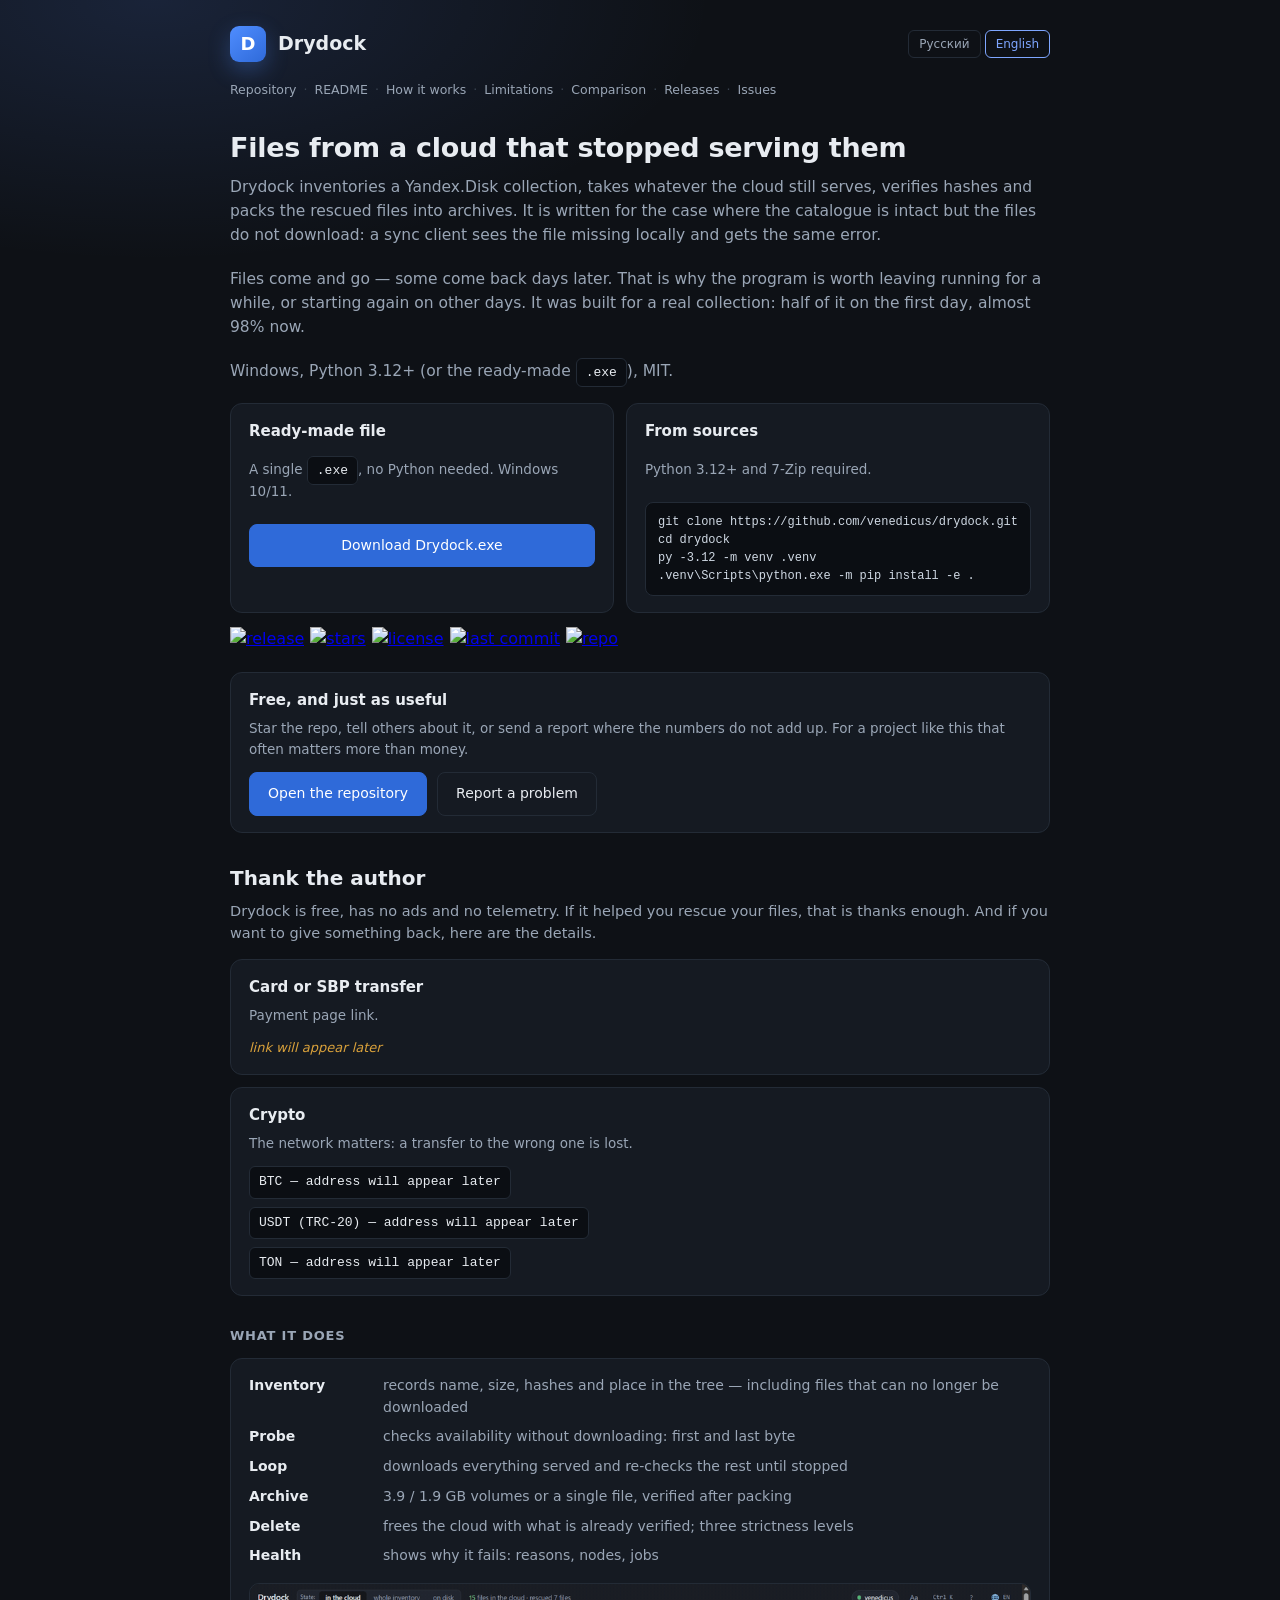
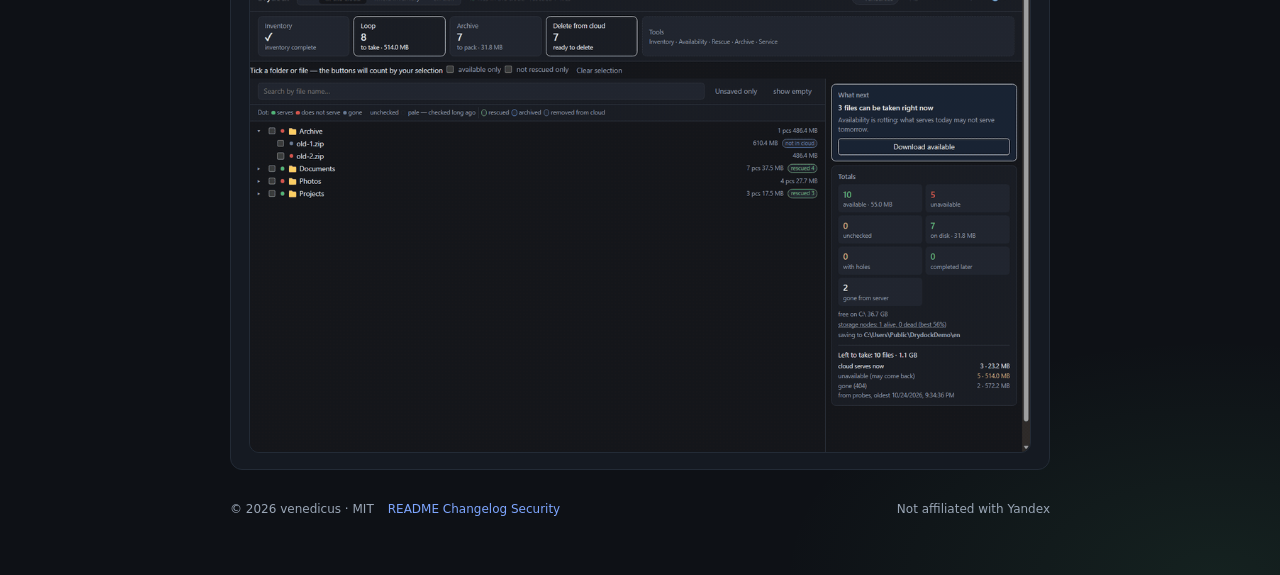
==== docs/index.html @ feec8fa8 "Drydock 0.3.1 Ctrl+K работает на любой раскладке, браузерное меню не появляется нигде. Windows, Pyt" ====
<!doctype html>
<html lang="ru">
<head>
<meta charset="utf-8">
<meta name="viewport" content="width=device-width, initial-scale=1">
<title>Drydock — поблагодарить автора</title>
<meta name="description" content="Drydock спасает файлы с Яндекс.Диска, когда облако перестаёт их отдавать. Страница благодарности и реквизиты.">
<link rel="icon" href="images/cover.png">
<style>
  :root {
    --bg: #0e1116; --panel: #151a22; --line: #232b36;
    --fg: #e8ecf1; --dim: #9aa6b6; --accent: #7ea6ff; --ok: #4fb477;
    --warn: #d9a13b;
  }
  * { box-sizing: border-box; margin: 0; padding: 0; }
  body {
    background: var(--bg);
    background-image:
      radial-gradient(900px 420px at 12% 0%, rgba(91,140,255,.15), transparent 62%),
      radial-gradient(700px 380px at 95% 100%, rgba(79,180,119,.10), transparent 62%);
    color: var(--fg); font: 16px/1.55 "Segoe UI", system-ui, sans-serif;
    min-height: 100vh; padding: 26px 20px 56px;
  }
  .wrap { width: min(820px, 100%); margin: 0 auto; }

  /* ── шапка ─────────────────────────────────────────────────────── */
  header { display: flex; align-items: center; gap: 12px; margin-bottom: 16px; }
  .mark { width: 36px; height: 36px; border-radius: 9px; display: grid;
          place-items: center; font-weight: 700; font-size: 18px; color: #fff;
          background: linear-gradient(140deg, #4f8dff, #2f6ad9);
          box-shadow: 0 8px 22px rgba(79,141,255,.3); }
  .name { font-size: 19px; font-weight: 600; text-decoration: none; color: var(--fg); }
  .spacer { flex: 1; }
  .langs { display: flex; gap: 4px; }
  .langs button { font: inherit; font-size: 12px; padding: 4px 10px;
                  border-radius: 6px; border: 1px solid var(--line);
                  background: none; color: var(--dim); cursor: pointer; }
  .langs button.on { border-color: var(--accent); color: var(--accent); }

  /* ── строка ссылок: одна линия, без рамок ──────────────────────── */
  nav.links { display: flex; flex-wrap: wrap; gap: 2px 0; align-items: center;
              font-size: 12.5px; color: var(--dim); margin-bottom: 30px; }
  nav.links a { color: var(--dim); text-decoration: none; padding: 2px 0; }
  nav.links a:hover { color: var(--accent); }
  nav.links i { color: #3a4451; font-style: normal; padding: 0 7px; }

  h1 { font-size: 27px; line-height: 1.25; letter-spacing: -.01em;
       margin-bottom: 10px; font-weight: 650; }
  .lead { color: var(--dim); font-size: 15.5px; margin-bottom: 20px; }

  /* ── скачать ───────────────────────────────────────────────────── */
  .get { display: grid; grid-template-columns: 1fr 1fr; gap: 12px; margin-bottom: 12px; }
  @media (max-width: 720px) { .get { grid-template-columns: 1fr; } }
  .get .card { margin: 0; display: flex; flex-direction: column; gap: 10px; }
  .get h2 { margin-bottom: 0; }
  .get p { margin-bottom: 0; }
  .btn { display: inline-block; text-align: center; padding: 10px 18px;
         border-radius: 8px; text-decoration: none; font-size: 14px;
         border: 1px solid #2f6ad9; background: #2f6ad9; color: #fff; }
  .btn.ghost { background: none; border-color: var(--line); color: var(--fg); }
  .btn:hover { filter: brightness(1.09); }
  pre { background: #0b0e13; border: 1px solid var(--line); border-radius: 8px;
        padding: 10px 12px; overflow-x: auto; font: 12px/1.5 Consolas, monospace;
        color: #cfd8e3; }

  .badges { display: flex; gap: 6px; flex-wrap: wrap; align-items: center;
            margin: 14px 0 20px; }
  .badges img { height: 20px; }

  .card { background: var(--panel); border: 1px solid var(--line);
          border-radius: 12px; padding: 16px 18px; margin-bottom: 12px; }
  .card h2 { font-size: 15px; font-weight: 600; margin-bottom: 6px; }
  .card p { color: var(--dim); font-size: 13.5px; margin-bottom: 12px; }
  .card p:last-child { margin-bottom: 0; }
  .row { display: flex; align-items: center; gap: 10px; flex-wrap: wrap; }
  .row + .row { margin-top: 8px; }
  code { font: 13px/1.4 Consolas, monospace; background: #0b0e13;
         border: 1px solid var(--line); border-radius: 6px;
         padding: 6px 9px; color: var(--fg); word-break: break-all; }
  .todo { color: var(--warn); font-size: 13px; font-style: italic; }

  /* ── благодарность: заголовок скромнее, чем был ────────────────── */
  h2.thanks { font-size: 20px; font-weight: 650; margin: 30px 0 6px; }
  .thanks-lead { color: var(--dim); font-size: 14.5px; margin-bottom: 14px; }

  h2.sect { font-size: 13px; text-transform: uppercase; letter-spacing: .06em;
            color: var(--dim); margin: 30px 0 12px; font-weight: 600; }
  ul.feat { list-style: none; display: grid; gap: 8px; }
  ul.feat li { display: flex; gap: 10px; font-size: 14px; color: var(--dim); }
  ul.feat b { color: var(--fg); font-weight: 600; min-width: 124px; }
  .shot { width: 100%; border-radius: 10px; border: 1px solid var(--line);
          margin: 16px 0 0; display: block; }

  footer { color: var(--dim); font-size: 12px; margin-top: 30px;
           display: flex; gap: 14px; flex-wrap: wrap; align-items: center; }
  footer a { color: var(--accent); text-decoration: none; }
  .hidden { display: none !important; }
</style>
</head>
<body>
<div class="wrap">

  <header>
    <div class="mark">D</div>
    <a class="name" href="https://github.com/venedicus/drydock">Drydock</a>
    <span class="spacer"></span>
    <div class="langs">
      <button data-lang="ru" class="on">Русский</button>
      <button data-lang="en">English</button>
    </div>
  </header>

  <!-- ── Русский ─────────────────────────────────────────────────── -->
  <main data-block="ru">
    <nav class="links">
      <a href="https://github.com/venedicus/drydock">Репозиторий</a><i>·</i>
      <a href="https://github.com/venedicus/drydock#readme">README</a><i>·</i>
      <a href="https://github.com/venedicus/drydock/blob/main/docs/how-it-works.md">Как работает</a><i>·</i>
      <a href="https://github.com/venedicus/drydock/blob/main/docs/limitations.md">Ограничения</a><i>·</i>
      <a href="https://github.com/venedicus/drydock/blob/main/docs/comparison.md">Сравнение</a><i>·</i>
      <a href="https://github.com/venedicus/drydock/releases">Релизы</a><i>·</i>
      <a href="https://github.com/venedicus/drydock/issues">Задачи</a>
    </nav>

    <h1>Файлы из облака, которое перестало их отдавать</h1>
    <p class="lead">
      Drydock описывает коллекцию на Яндекс.Диске, забирает то, что облако ещё
      отдаёт, сверяет хеши и пакует спасённое в архивы. Написан для случая,
      когда каталог цел, а файлы не скачиваются: клиент синхронизации видит,
      что файла нет локально, и получает ту же ошибку.
    </p>
    <p class="lead">
      Файлы то отдаются, то нет — часть возвращается через дни. Поэтому
      программу имеет смысл держать запущенной подольше или возвращаться к ней
      в другие дни. Сделана под свою коллекцию: в первый день вытащила
      половину, сейчас — почти 98%.
    </p>
    <p class="lead">Windows, Python 3.12+ (или готовый <code>.exe</code>), MIT.</p>

    <div class="get">
      <div class="card">
        <h2>Готовый файл</h2>
        <p>Один <code>.exe</code>, Python не нужен. Windows 10/11.</p>
        <a class="btn" href="https://github.com/venedicus/drydock/releases/latest/download/Drydock.exe">
          Скачать Drydock.exe</a>
      </div>
      <div class="card">
        <h2>Из исходников</h2>
        <p>Нужны Python 3.12+ и 7-Zip.</p>
        <pre>git clone https://github.com/venedicus/drydock.git
cd drydock
py -3.12 -m venv .venv
.venv\Scripts\python.exe -m pip install -e .</pre>
      </div>
    </div>

    <div class="badges">
      <a href="https://github.com/venedicus/drydock/releases/latest">
        <img alt="release" src="https://img.shields.io/github/v/release/venedicus/drydock?color=4fb477"></a>
      <a href="https://github.com/venedicus/drydock/stargazers">
        <img alt="stars" src="https://img.shields.io/github/stars/venedicus/drydock?color=5c9ded"></a>
      <a href="https://github.com/venedicus/drydock/blob/main/LICENSE">
        <img alt="license" src="https://img.shields.io/badge/license-MIT-4fb477"></a>
      <a href="https://github.com/venedicus/drydock/commits/main">
        <img alt="last commit" src="https://img.shields.io/github/last-commit/venedicus/drydock"></a>
      <a href="https://github.com/venedicus/drydock">
        <img alt="repo" src="https://img.shields.io/badge/github-venedicus%2Fdrydock-24292f?logo=github"></a>
    </div>

    <div class="card">
      <h2>Бесплатно и тоже полезно</h2>
      <p>
        Поставить звезду, рассказать о проекте или прислать отчёт о том, где
        числа разошлись. Для такого проекта это часто важнее денег.
      </p>
      <div class="row">
        <a class="btn" href="https://github.com/venedicus/drydock">Открыть репозиторий</a>
        <a class="btn ghost" href="https://github.com/venedicus/drydock/issues/new/choose">Сообщить о проблеме</a>
      </div>
    </div>

    <h2 class="thanks">Поблагодарить автора</h2>
    <p class="thanks-lead">
      Drydock бесплатный, без рекламы и без телеметрии. Если он помог вытащить
      файлы — спасибо уже за то, что пользуетесь. А если хочется отблагодарить
      деньгами, вот реквизиты.
    </p>

    <div class="card">
      <h2>Перевод по карте или СБП</h2>
      <p>Ссылка на платёжную страницу.</p>
      <div class="row"><span class="todo">ссылка появится позже</span></div>
    </div>

    <div class="card">
      <h2>Криптовалюта</h2>
      <p>Сеть важна: при переводе не в ту сеть деньги не дойдут.</p>
      <div class="row"><code>BTC — адрес появится позже</code></div>
      <div class="row"><code>USDT (TRC-20) — адрес появится позже</code></div>
      <div class="row"><code>TON — адрес появится позже</code></div>
    </div>

    <h2 class="sect">Что умеет</h2>
    <div class="card">
      <ul class="feat">
        <li><b>Опись</b><span>записывает имя, размер, хеши и место в дереве — включая файлы, которые уже не скачать</span></li>
        <li><b>Проба</b><span>проверяет доступность без скачивания: первый и последний байт</span></li>
        <li><b>Круг</b><span>качает всё, что отдаётся, и перепроверяет недоступное, пока не остановишь</span></li>
        <li><b>Архив</b><span>тома 3.9 / 1.9 ГБ или одним файлом, с проверкой после упаковки</span></li>
        <li><b>Удаление</b><span>освобождает облако тем, что уже проверено; три уровня строгости</span></li>
        <li><b>Здоровье</b><span>показывает, почему не выходит: причины отказов, узлы, задачи</span></li>
      </ul>
      <img class="shot" src="images/demo.ru.gif" alt="Интерфейс Drydock">
    </div>
  </main>

  <!-- ── English ─────────────────────────────────────────────────── -->
  <main data-block="en" class="hidden">
    <nav class="links">
      <a href="https://github.com/venedicus/drydock">Repository</a><i>·</i>
      <a href="https://github.com/venedicus/drydock/blob/main/docs/README.en.md">README</a><i>·</i>
      <a href="https://github.com/venedicus/drydock/blob/main/docs/how-it-works.en.md">How it works</a><i>·</i>
      <a href="https://github.com/venedicus/drydock/blob/main/docs/limitations.en.md">Limitations</a><i>·</i>
      <a href="https://github.com/venedicus/drydock/blob/main/docs/comparison.en.md">Comparison</a><i>·</i>
      <a href="https://github.com/venedicus/drydock/releases">Releases</a><i>·</i>
      <a href="https://github.com/venedicus/drydock/issues">Issues</a>
    </nav>

    <h1>Files from a cloud that stopped serving them</h1>
    <p class="lead">
      Drydock inventories a Yandex.Disk collection, takes whatever the cloud
      still serves, verifies hashes and packs the rescued files into archives.
      It is written for the case where the catalogue is intact but the files do
      not download: a sync client sees the file missing locally and gets the
      same error.
    </p>
    <p class="lead">
      Files come and go — some come back days later. That is why the program is
      worth leaving running for a while, or starting again on other days. It was
      built for a real collection: half of it on the first day, almost 98% now.
    </p>
    <p class="lead">Windows, Python 3.12+ (or the ready-made <code>.exe</code>), MIT.</p>

    <div class="get">
      <div class="card">
        <h2>Ready-made file</h2>
        <p>A single <code>.exe</code>, no Python needed. Windows 10/11.</p>
        <a class="btn" href="https://github.com/venedicus/drydock/releases/latest/download/Drydock.exe">
          Download Drydock.exe</a>
      </div>
      <div class="card">
        <h2>From sources</h2>
        <p>Python 3.12+ and 7-Zip required.</p>
        <pre>git clone https://github.com/venedicus/drydock.git
cd drydock
py -3.12 -m venv .venv
.venv\Scripts\python.exe -m pip install -e .</pre>
      </div>
    </div>

    <div class="badges">
      <a href="https://github.com/venedicus/drydock/releases/latest">
        <img alt="release" src="https://img.shields.io/github/v/release/venedicus/drydock?color=4fb477"></a>
      <a href="https://github.com/venedicus/drydock/stargazers">
        <img alt="stars" src="https://img.shields.io/github/stars/venedicus/drydock?color=5c9ded"></a>
      <a href="https://github.com/venedicus/drydock/blob/main/LICENSE">
        <img alt="license" src="https://img.shields.io/badge/license-MIT-4fb477"></a>
      <a href="https://github.com/venedicus/drydock/commits/main">
        <img alt="last commit" src="https://img.shields.io/github/last-commit/venedicus/drydock"></a>
      <a href="https://github.com/venedicus/drydock">
        <img alt="repo" src="https://img.shields.io/badge/github-venedicus%2Fdrydock-24292f?logo=github"></a>
    </div>

    <div class="card">
      <h2>Free, and just as useful</h2>
      <p>
        Star the repo, tell others about it, or send a report where the numbers
        do not add up. For a project like this that often matters more than money.
      </p>
      <div class="row">
        <a class="btn" href="https://github.com/venedicus/drydock">Open the repository</a>
        <a class="btn ghost" href="https://github.com/venedicus/drydock/issues/new/choose">Report a problem</a>
      </div>
    </div>

    <h2 class="thanks">Thank the author</h2>
    <p class="thanks-lead">
      Drydock is free, has no ads and no telemetry. If it helped you rescue your
      files, that is thanks enough. And if you want to give something back, here
      are the details.
    </p>

    <div class="card">
      <h2>Card or SBP transfer</h2>
      <p>Payment page link.</p>
      <div class="row"><span class="todo">link will appear later</span></div>
    </div>

    <div class="card">
      <h2>Crypto</h2>
      <p>The network matters: a transfer to the wrong one is lost.</p>
      <div class="row"><code>BTC — address will appear later</code></div>
      <div class="row"><code>USDT (TRC-20) — address will appear later</code></div>
      <div class="row"><code>TON — address will appear later</code></div>
    </div>

    <h2 class="sect">What it does</h2>
    <div class="card">
      <ul class="feat">
        <li><b>Inventory</b><span>records name, size, hashes and place in the tree — including files that can no longer be downloaded</span></li>
        <li><b>Probe</b><span>checks availability without downloading: first and last byte</span></li>
        <li><b>Loop</b><span>downloads everything served and re-checks the rest until stopped</span></li>
        <li><b>Archive</b><span>3.9 / 1.9 GB volumes or a single file, verified after packing</span></li>
        <li><b>Delete</b><span>frees the cloud with what is already verified; three strictness levels</span></li>
        <li><b>Health</b><span>shows why it fails: reasons, nodes, jobs</span></li>
      </ul>
      <img class="shot" src="images/demo.en.gif" alt="Drydock interface">
    </div>
  </main>

  <footer>
    <span>© 2026 venedicus · MIT</span>
    <span data-block="ru">
      <a href="https://github.com/venedicus/drydock#readme">README</a>
      <a href="https://github.com/venedicus/drydock/blob/main/CHANGELOG.md">Изменения</a>
      <a href="https://github.com/venedicus/drydock/blob/main/SECURITY.md">Безопасность</a>
    </span>
    <span data-block="en" class="hidden">
      <a href="https://github.com/venedicus/drydock/blob/main/docs/README.en.md">README</a>
      <a href="https://github.com/venedicus/drydock/blob/main/CHANGELOG.md">Changelog</a>
      <a href="https://github.com/venedicus/drydock/blob/main/SECURITY.md">Security</a>
    </span>
    <span class="spacer"></span>
    <span data-block="ru">Не связан с Яндексом</span>
    <span data-block="en" class="hidden">Not affiliated with Yandex</span>
  </footer>

</div>

<script>
  // Два языка одной страницы: переключаем блоки, выбор помним.
  const blocks = document.querySelectorAll("[data-block]");
  const buttons = document.querySelectorAll(".langs button");
  function setLang(lang) {
    for (const b of blocks) b.classList.toggle("hidden", b.dataset.block !== lang);
    for (const btn of buttons) btn.classList.toggle("on", btn.dataset.lang === lang);
    document.documentElement.lang = lang;
    try { localStorage.setItem("drydock-site-lang", lang); } catch (e) {}
  }
  for (const btn of buttons) btn.onclick = () => setLang(btn.dataset.lang);
  let start = "ru";
  try {
    const saved = localStorage.getItem("drydock-site-lang");
    if (saved === "ru" || saved === "en") start = saved;
    else if (!String(navigator.language || "").toLowerCase().startsWith("ru")) start = "en";
  } catch (e) { /* приватный режим -- остаёмся на русском */ }
  setLang(start);
</script>
</body>
</html>
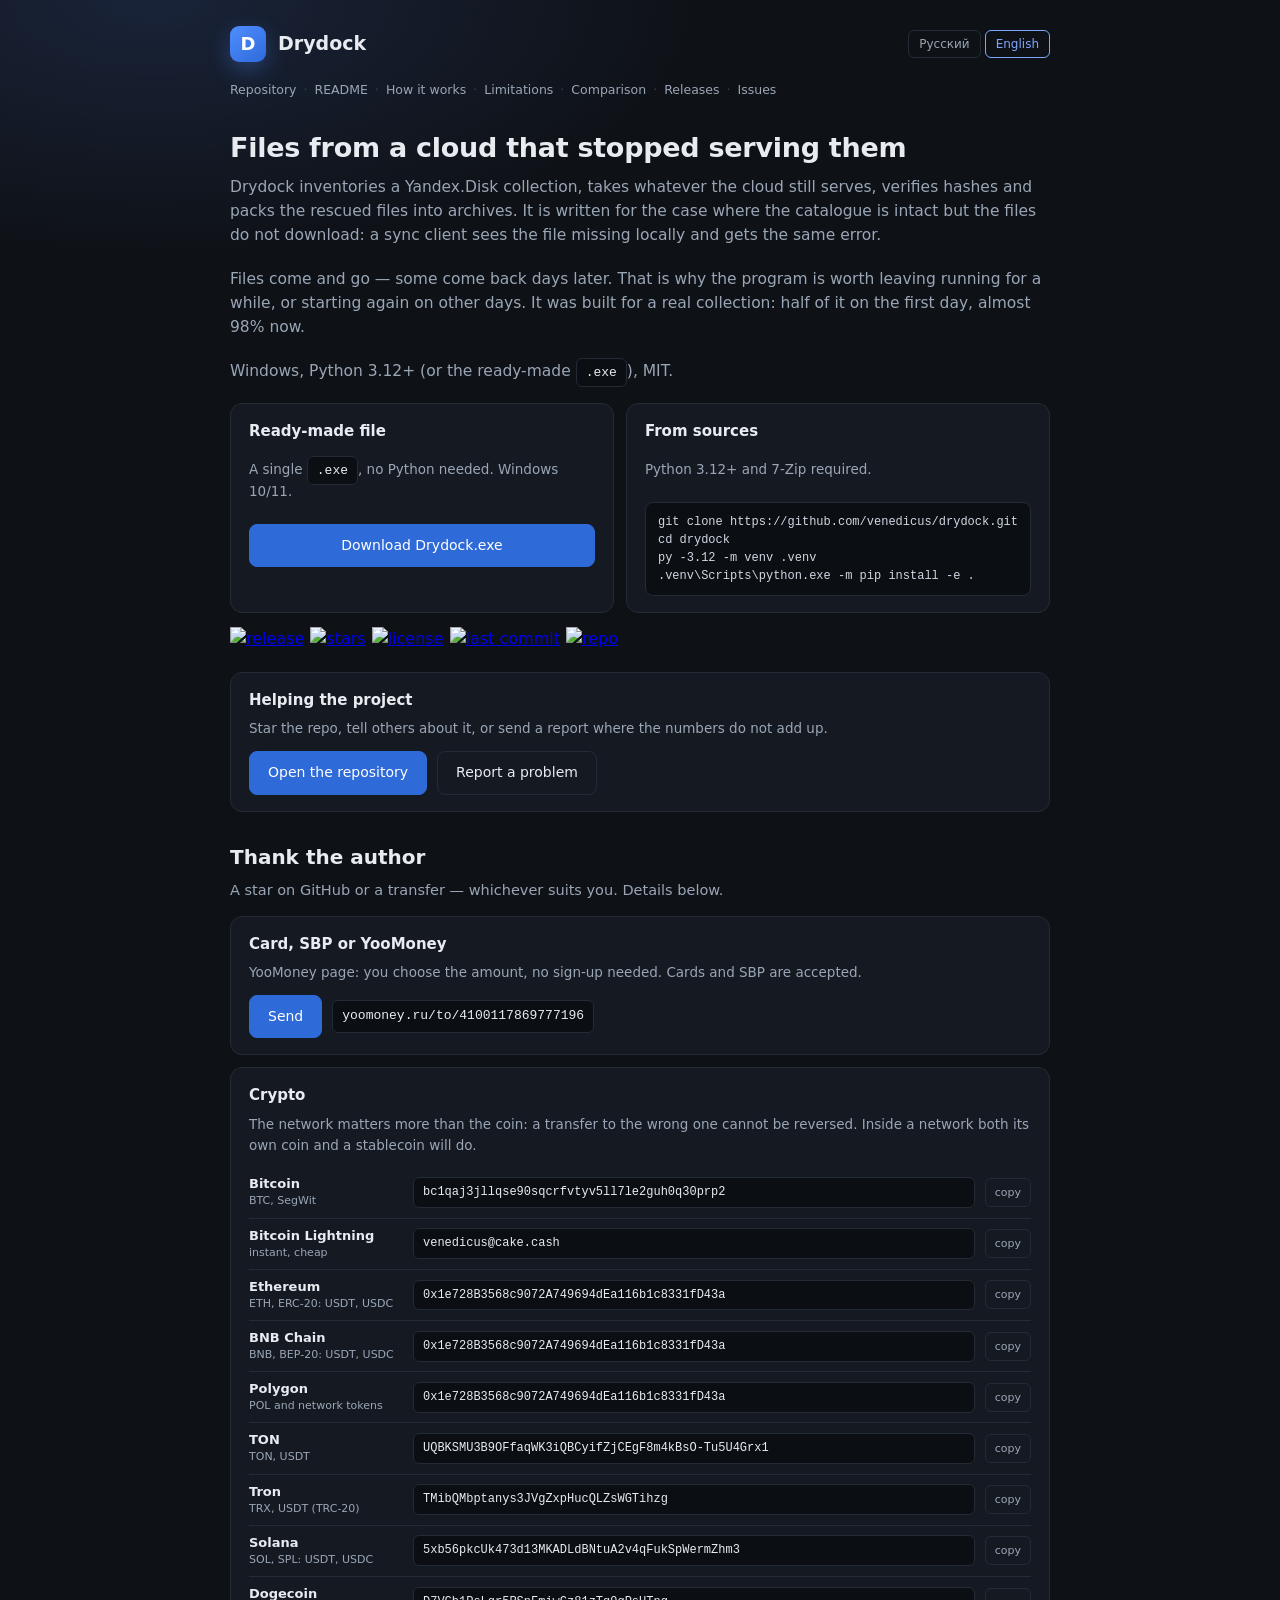
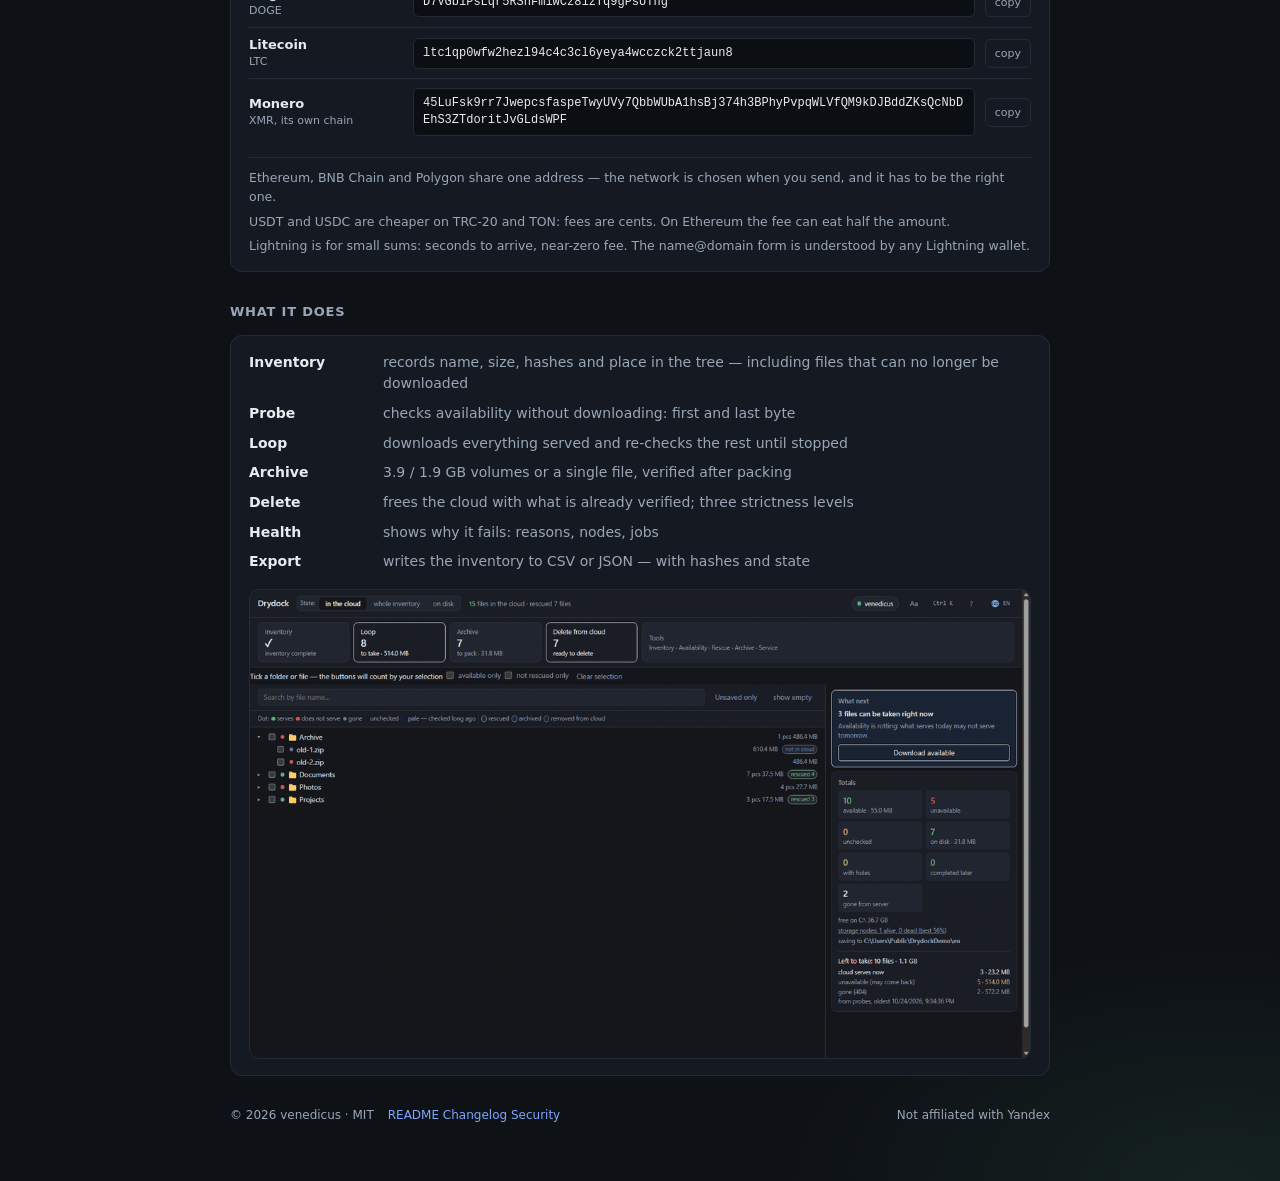
==== commit 3e936dcc: "Drydock 0.4.0 Экспорт описи в CSV и JSON, проверка доступности в главном ряду, автопилот в шапке, кн" ====
--- a/docs/index.html
+++ b/docs/index.html
@@ -77,11 +77,34 @@
   code { font: 13px/1.4 Consolas, monospace; background: #0b0e13;
          border: 1px solid var(--line); border-radius: 6px;
          padding: 6px 9px; color: var(--fg); word-break: break-all; }
-  .todo { color: var(--warn); font-size: 13px; font-style: italic; }
 
   /* ── благодарность: заголовок скромнее, чем был ────────────────── */
   h2.thanks { font-size: 20px; font-weight: 650; margin: 30px 0 6px; }
   .thanks-lead { color: var(--dim); font-size: 14.5px; margin-bottom: 14px; }
+
+  /* ── реквизиты: сеть слева, адрес справа ──────────────────────── */
+  ul.coins { list-style: none; margin-top: 2px; }
+  ul.coins li { display: grid; grid-template-columns: 154px 1fr auto;
+                gap: 10px; align-items: center; padding: 9px 0;
+                border-top: 1px solid var(--line); }
+  ul.coins li:first-child { border-top: 0; }
+  .net { font-size: 13px; font-weight: 600; line-height: 1.3; }
+  .net i { display: block; font-style: normal; font-weight: 400;
+           font-size: 11px; color: var(--dim); margin-top: 1px; }
+  .addr { font: 12px/1.4 Consolas, monospace; background: #0b0e13;
+          border: 1px solid var(--line); border-radius: 6px;
+          padding: 6px 9px; color: var(--fg); word-break: break-all; }
+  .copy { font: inherit; font-size: 11px; padding: 5px 9px; border-radius: 6px;
+          border: 1px solid var(--line); background: none; color: var(--dim);
+          cursor: pointer; white-space: nowrap; }
+  .copy:hover { border-color: var(--accent); color: var(--accent); }
+  .copy.done { border-color: var(--ok); color: var(--ok); }
+  .notes { margin-top: 12px; padding-top: 10px; border-top: 1px solid var(--line);
+           color: var(--dim); font-size: 12.5px; display: grid; gap: 5px; }
+  @media (max-width: 620px) {
+    ul.coins li { grid-template-columns: 1fr auto; }
+    .net { grid-column: 1 / -1; }
+  }
 
   h2.sect { font-size: 13px; text-transform: uppercase; letter-spacing: .06em;
             color: var(--dim); margin: 30px 0 12px; font-weight: 600; }
@@ -168,10 +191,10 @@
     </div>
 
     <div class="card">
-      <h2>Бесплатно и тоже полезно</h2>
+      <h2>Помощь проекту</h2>
       <p>
         Поставить звезду, рассказать о проекте или прислать отчёт о том, где
-        числа разошлись. Для такого проекта это часто важнее денег.
+        числа разошлись.
       </p>
       <div class="row">
         <a class="btn" href="https://github.com/venedicus/drydock">Открыть репозиторий</a>
@@ -181,23 +204,94 @@
 
     <h2 class="thanks">Поблагодарить автора</h2>
     <p class="thanks-lead">
-      Drydock бесплатный, без рекламы и без телеметрии. Если он помог вытащить
-      файлы — спасибо уже за то, что пользуетесь. А если хочется отблагодарить
-      деньгами, вот реквизиты.
+      Поблагодарить можно звездой на GitHub или деньгами — чем удобнее.
+      Реквизиты ниже.
     </p>
 
     <div class="card">
-      <h2>Перевод по карте или СБП</h2>
-      <p>Ссылка на платёжную страницу.</p>
-      <div class="row"><span class="todo">ссылка появится позже</span></div>
+      <h2>Карта, СБП или ЮMoney</h2>
+      <p>
+        Страница ЮMoney: сумму выбираете сами, регистрация не нужна. Принимает
+        карты и СБП.
+      </p>
+      <div class="row">
+        <a class="btn" href="https://yoomoney.ru/to/4100117869777196">Перевести</a>
+        <code>yoomoney.ru/to/4100117869777196</code>
+      </div>
     </div>
 
     <div class="card">
       <h2>Криптовалюта</h2>
-      <p>Сеть важна: при переводе не в ту сеть деньги не дойдут.</p>
-      <div class="row"><code>BTC — адрес появится позже</code></div>
-      <div class="row"><code>USDT (TRC-20) — адрес появится позже</code></div>
-      <div class="row"><code>TON — адрес появится позже</code></div>
+      <p>
+        Сеть важнее монеты: перевод не в ту сеть вернуть нельзя. Внутри сети
+        подойдёт и её собственная монета, и стейблкоин.
+      </p>
+      <ul class="coins">
+        <li>
+          <span class="net">Bitcoin<i>BTC, SegWit</i></span>
+          <span class="addr">bc1qaj3jllqse90sqcrfvtyv5ll7le2guh0q30prp2</span>
+          <button class="copy" type="button" data-copy="bc1qaj3jllqse90sqcrfvtyv5ll7le2guh0q30prp2" data-done="скопировано">копировать</button>
+        </li>
+        <li>
+          <span class="net">Bitcoin Lightning<i>мгновенно, дёшево</i></span>
+          <span class="addr">venedicus@cake.cash</span>
+          <button class="copy" type="button" data-copy="venedicus@cake.cash" data-done="скопировано">копировать</button>
+        </li>
+        <li>
+          <span class="net">Ethereum<i>ETH, ERC-20: USDT, USDC</i></span>
+          <span class="addr">0x1e728B3568c9072A749694dEa116b1c8331fD43a</span>
+          <button class="copy" type="button" data-copy="0x1e728B3568c9072A749694dEa116b1c8331fD43a" data-done="скопировано">копировать</button>
+        </li>
+        <li>
+          <span class="net">BNB Chain<i>BNB, BEP-20: USDT, USDC</i></span>
+          <span class="addr">0x1e728B3568c9072A749694dEa116b1c8331fD43a</span>
+          <button class="copy" type="button" data-copy="0x1e728B3568c9072A749694dEa116b1c8331fD43a" data-done="скопировано">копировать</button>
+        </li>
+        <li>
+          <span class="net">Polygon<i>POL и токены сети</i></span>
+          <span class="addr">0x1e728B3568c9072A749694dEa116b1c8331fD43a</span>
+          <button class="copy" type="button" data-copy="0x1e728B3568c9072A749694dEa116b1c8331fD43a" data-done="скопировано">копировать</button>
+        </li>
+        <li>
+          <span class="net">TON<i>TON, USDT</i></span>
+          <span class="addr">UQBKSMU3B9OFfaqWK3iQBCyifZjCEgF8m4kBsO-Tu5U4Grx1</span>
+          <button class="copy" type="button" data-copy="UQBKSMU3B9OFfaqWK3iQBCyifZjCEgF8m4kBsO-Tu5U4Grx1" data-done="скопировано">копировать</button>
+        </li>
+        <li>
+          <span class="net">Tron<i>TRX, USDT (TRC-20)</i></span>
+          <span class="addr">TMibQMbptanys3JVgZxpHucQLZsWGTihzg</span>
+          <button class="copy" type="button" data-copy="TMibQMbptanys3JVgZxpHucQLZsWGTihzg" data-done="скопировано">копировать</button>
+        </li>
+        <li>
+          <span class="net">Solana<i>SOL, SPL: USDT, USDC</i></span>
+          <span class="addr">5xb56pkcUk473d13MKADLdBNtuA2v4qFukSpWermZhm3</span>
+          <button class="copy" type="button" data-copy="5xb56pkcUk473d13MKADLdBNtuA2v4qFukSpWermZhm3" data-done="скопировано">копировать</button>
+        </li>
+        <li>
+          <span class="net">Dogecoin<i>DOGE</i></span>
+          <span class="addr">D7VGb1PsLqr5RSnFmiwCz81zTq9gPsUTng</span>
+          <button class="copy" type="button" data-copy="D7VGb1PsLqr5RSnFmiwCz81zTq9gPsUTng" data-done="скопировано">копировать</button>
+        </li>
+        <li>
+          <span class="net">Litecoin<i>LTC</i></span>
+          <span class="addr">ltc1qp0wfw2hezl94c4c3cl6yeya4wcczck2ttjaun8</span>
+          <button class="copy" type="button" data-copy="ltc1qp0wfw2hezl94c4c3cl6yeya4wcczck2ttjaun8" data-done="скопировано">копировать</button>
+        </li>
+        <li>
+          <span class="net">Monero<i>XMR, своя сеть</i></span>
+          <span class="addr">45LuFsk9rr7JwepcsfaspeTwyUVy7QbbWUbA1hsBj374h3BPhyPvpqWLVfQM9kDJBddZKsQcNbDEhS3ZTdoritJvGLdsWPF</span>
+          <button class="copy" type="button" data-copy="45LuFsk9rr7JwepcsfaspeTwyUVy7QbbWUbA1hsBj374h3BPhyPvpqWLVfQM9kDJBddZKsQcNbDEhS3ZTdoritJvGLdsWPF" data-done="скопировано">копировать</button>
+        </li>
+      </ul>
+      <div class="notes">
+        <span>У Ethereum, BNB Chain и Polygon один и тот же адрес — сеть
+          выбирается при отправке, и указать нужно именно её.</span>
+        <span>USDT и USDC дешевле в TRC-20 и TON: комиссия — центы.
+          В Ethereum комиссия может съесть половину суммы.</span>
+        <span>Lightning — для небольших сумм: доходит за секунды, комиссия
+          почти нулевая. Адрес вида name@domain понимает любой
+          Lightning-кошелёк.</span>
+      </div>
     </div>
 
     <h2 class="sect">Что умеет</h2>
@@ -209,6 +303,7 @@
         <li><b>Архив</b><span>тома 3.9 / 1.9 ГБ или одним файлом, с проверкой после упаковки</span></li>
         <li><b>Удаление</b><span>освобождает облако тем, что уже проверено; три уровня строгости</span></li>
         <li><b>Здоровье</b><span>показывает, почему не выходит: причины отказов, узлы, задачи</span></li>
+        <li><b>Экспорт</b><span>выгружает опись в CSV или JSON — с хешами и состоянием</span></li>
       </ul>
       <img class="shot" src="images/demo.ru.gif" alt="Интерфейс Drydock">
     </div>
@@ -272,10 +367,10 @@
     </div>
 
     <div class="card">
-      <h2>Free, and just as useful</h2>
+      <h2>Helping the project</h2>
       <p>
         Star the repo, tell others about it, or send a report where the numbers
-        do not add up. For a project like this that often matters more than money.
+        do not add up.
       </p>
       <div class="row">
         <a class="btn" href="https://github.com/venedicus/drydock">Open the repository</a>
@@ -285,23 +380,93 @@
 
     <h2 class="thanks">Thank the author</h2>
     <p class="thanks-lead">
-      Drydock is free, has no ads and no telemetry. If it helped you rescue your
-      files, that is thanks enough. And if you want to give something back, here
-      are the details.
+      A star on GitHub or a transfer — whichever suits you. Details below.
     </p>
 
     <div class="card">
-      <h2>Card or SBP transfer</h2>
-      <p>Payment page link.</p>
-      <div class="row"><span class="todo">link will appear later</span></div>
+      <h2>Card, SBP or YooMoney</h2>
+      <p>
+        YooMoney page: you choose the amount, no sign-up needed. Cards and SBP
+        are accepted.
+      </p>
+      <div class="row">
+        <a class="btn" href="https://yoomoney.ru/to/4100117869777196">Send</a>
+        <code>yoomoney.ru/to/4100117869777196</code>
+      </div>
     </div>
 
     <div class="card">
       <h2>Crypto</h2>
-      <p>The network matters: a transfer to the wrong one is lost.</p>
-      <div class="row"><code>BTC — address will appear later</code></div>
-      <div class="row"><code>USDT (TRC-20) — address will appear later</code></div>
-      <div class="row"><code>TON — address will appear later</code></div>
+      <p>
+        The network matters more than the coin: a transfer to the wrong one
+        cannot be reversed. Inside a network both its own coin and a stablecoin
+        will do.
+      </p>
+      <ul class="coins">
+        <li>
+          <span class="net">Bitcoin<i>BTC, SegWit</i></span>
+          <span class="addr">bc1qaj3jllqse90sqcrfvtyv5ll7le2guh0q30prp2</span>
+          <button class="copy" type="button" data-copy="bc1qaj3jllqse90sqcrfvtyv5ll7le2guh0q30prp2" data-done="copied">copy</button>
+        </li>
+        <li>
+          <span class="net">Bitcoin Lightning<i>instant, cheap</i></span>
+          <span class="addr">venedicus@cake.cash</span>
+          <button class="copy" type="button" data-copy="venedicus@cake.cash" data-done="copied">copy</button>
+        </li>
+        <li>
+          <span class="net">Ethereum<i>ETH, ERC-20: USDT, USDC</i></span>
+          <span class="addr">0x1e728B3568c9072A749694dEa116b1c8331fD43a</span>
+          <button class="copy" type="button" data-copy="0x1e728B3568c9072A749694dEa116b1c8331fD43a" data-done="copied">copy</button>
+        </li>
+        <li>
+          <span class="net">BNB Chain<i>BNB, BEP-20: USDT, USDC</i></span>
+          <span class="addr">0x1e728B3568c9072A749694dEa116b1c8331fD43a</span>
+          <button class="copy" type="button" data-copy="0x1e728B3568c9072A749694dEa116b1c8331fD43a" data-done="copied">copy</button>
+        </li>
+        <li>
+          <span class="net">Polygon<i>POL and network tokens</i></span>
+          <span class="addr">0x1e728B3568c9072A749694dEa116b1c8331fD43a</span>
+          <button class="copy" type="button" data-copy="0x1e728B3568c9072A749694dEa116b1c8331fD43a" data-done="copied">copy</button>
+        </li>
+        <li>
+          <span class="net">TON<i>TON, USDT</i></span>
+          <span class="addr">UQBKSMU3B9OFfaqWK3iQBCyifZjCEgF8m4kBsO-Tu5U4Grx1</span>
+          <button class="copy" type="button" data-copy="UQBKSMU3B9OFfaqWK3iQBCyifZjCEgF8m4kBsO-Tu5U4Grx1" data-done="copied">copy</button>
+        </li>
+        <li>
+          <span class="net">Tron<i>TRX, USDT (TRC-20)</i></span>
+          <span class="addr">TMibQMbptanys3JVgZxpHucQLZsWGTihzg</span>
+          <button class="copy" type="button" data-copy="TMibQMbptanys3JVgZxpHucQLZsWGTihzg" data-done="copied">copy</button>
+        </li>
+        <li>
+          <span class="net">Solana<i>SOL, SPL: USDT, USDC</i></span>
+          <span class="addr">5xb56pkcUk473d13MKADLdBNtuA2v4qFukSpWermZhm3</span>
+          <button class="copy" type="button" data-copy="5xb56pkcUk473d13MKADLdBNtuA2v4qFukSpWermZhm3" data-done="copied">copy</button>
+        </li>
+        <li>
+          <span class="net">Dogecoin<i>DOGE</i></span>
+          <span class="addr">D7VGb1PsLqr5RSnFmiwCz81zTq9gPsUTng</span>
+          <button class="copy" type="button" data-copy="D7VGb1PsLqr5RSnFmiwCz81zTq9gPsUTng" data-done="copied">copy</button>
+        </li>
+        <li>
+          <span class="net">Litecoin<i>LTC</i></span>
+          <span class="addr">ltc1qp0wfw2hezl94c4c3cl6yeya4wcczck2ttjaun8</span>
+          <button class="copy" type="button" data-copy="ltc1qp0wfw2hezl94c4c3cl6yeya4wcczck2ttjaun8" data-done="copied">copy</button>
+        </li>
+        <li>
+          <span class="net">Monero<i>XMR, its own chain</i></span>
+          <span class="addr">45LuFsk9rr7JwepcsfaspeTwyUVy7QbbWUbA1hsBj374h3BPhyPvpqWLVfQM9kDJBddZKsQcNbDEhS3ZTdoritJvGLdsWPF</span>
+          <button class="copy" type="button" data-copy="45LuFsk9rr7JwepcsfaspeTwyUVy7QbbWUbA1hsBj374h3BPhyPvpqWLVfQM9kDJBddZKsQcNbDEhS3ZTdoritJvGLdsWPF" data-done="copied">copy</button>
+        </li>
+      </ul>
+      <div class="notes">
+        <span>Ethereum, BNB Chain and Polygon share one address — the network is
+          chosen when you send, and it has to be the right one.</span>
+        <span>USDT and USDC are cheaper on TRC-20 and TON: fees are cents. On
+          Ethereum the fee can eat half the amount.</span>
+        <span>Lightning is for small sums: seconds to arrive, near-zero fee.
+          The name@domain form is understood by any Lightning wallet.</span>
+      </div>
     </div>
 
     <h2 class="sect">What it does</h2>
@@ -313,6 +478,7 @@
         <li><b>Archive</b><span>3.9 / 1.9 GB volumes or a single file, verified after packing</span></li>
         <li><b>Delete</b><span>frees the cloud with what is already verified; three strictness levels</span></li>
         <li><b>Health</b><span>shows why it fails: reasons, nodes, jobs</span></li>
+        <li><b>Export</b><span>writes the inventory to CSV or JSON — with hashes and state</span></li>
       </ul>
       <img class="shot" src="images/demo.en.gif" alt="Drydock interface">
     </div>
@@ -355,6 +521,35 @@
     else if (!String(navigator.language || "").toLowerCase().startsWith("ru")) start = "en";
   } catch (e) { /* приватный режим -- остаёмся на русском */ }
   setLang(start);
+
+  // Копирование адреса: одна кнопка на строку, мышью ничего выделять не надо.
+  for (const btn of document.querySelectorAll(".copy")) {
+    btn.onclick = async () => {
+      const text = btn.dataset.copy;
+      let ok = false;
+      try {
+        await navigator.clipboard.writeText(text);
+        ok = true;
+      } catch (e) {
+        // file:// и старые браузеры: копируем через скрытое поле.
+        const t = document.createElement("textarea");
+        t.value = text;
+        t.style.position = "fixed";
+        t.style.opacity = "0";
+        document.body.appendChild(t);
+        t.select();
+        try { ok = document.execCommand("copy"); } catch (e2) { ok = false; }
+        t.remove();
+      }
+      const was = btn.textContent;
+      btn.textContent = ok ? btn.dataset.done : was;
+      btn.classList.toggle("done", ok);
+      setTimeout(() => {
+        btn.textContent = was;
+        btn.classList.remove("done");
+      }, 1400);
+    };
+  }
 </script>
 </body>
 </html>
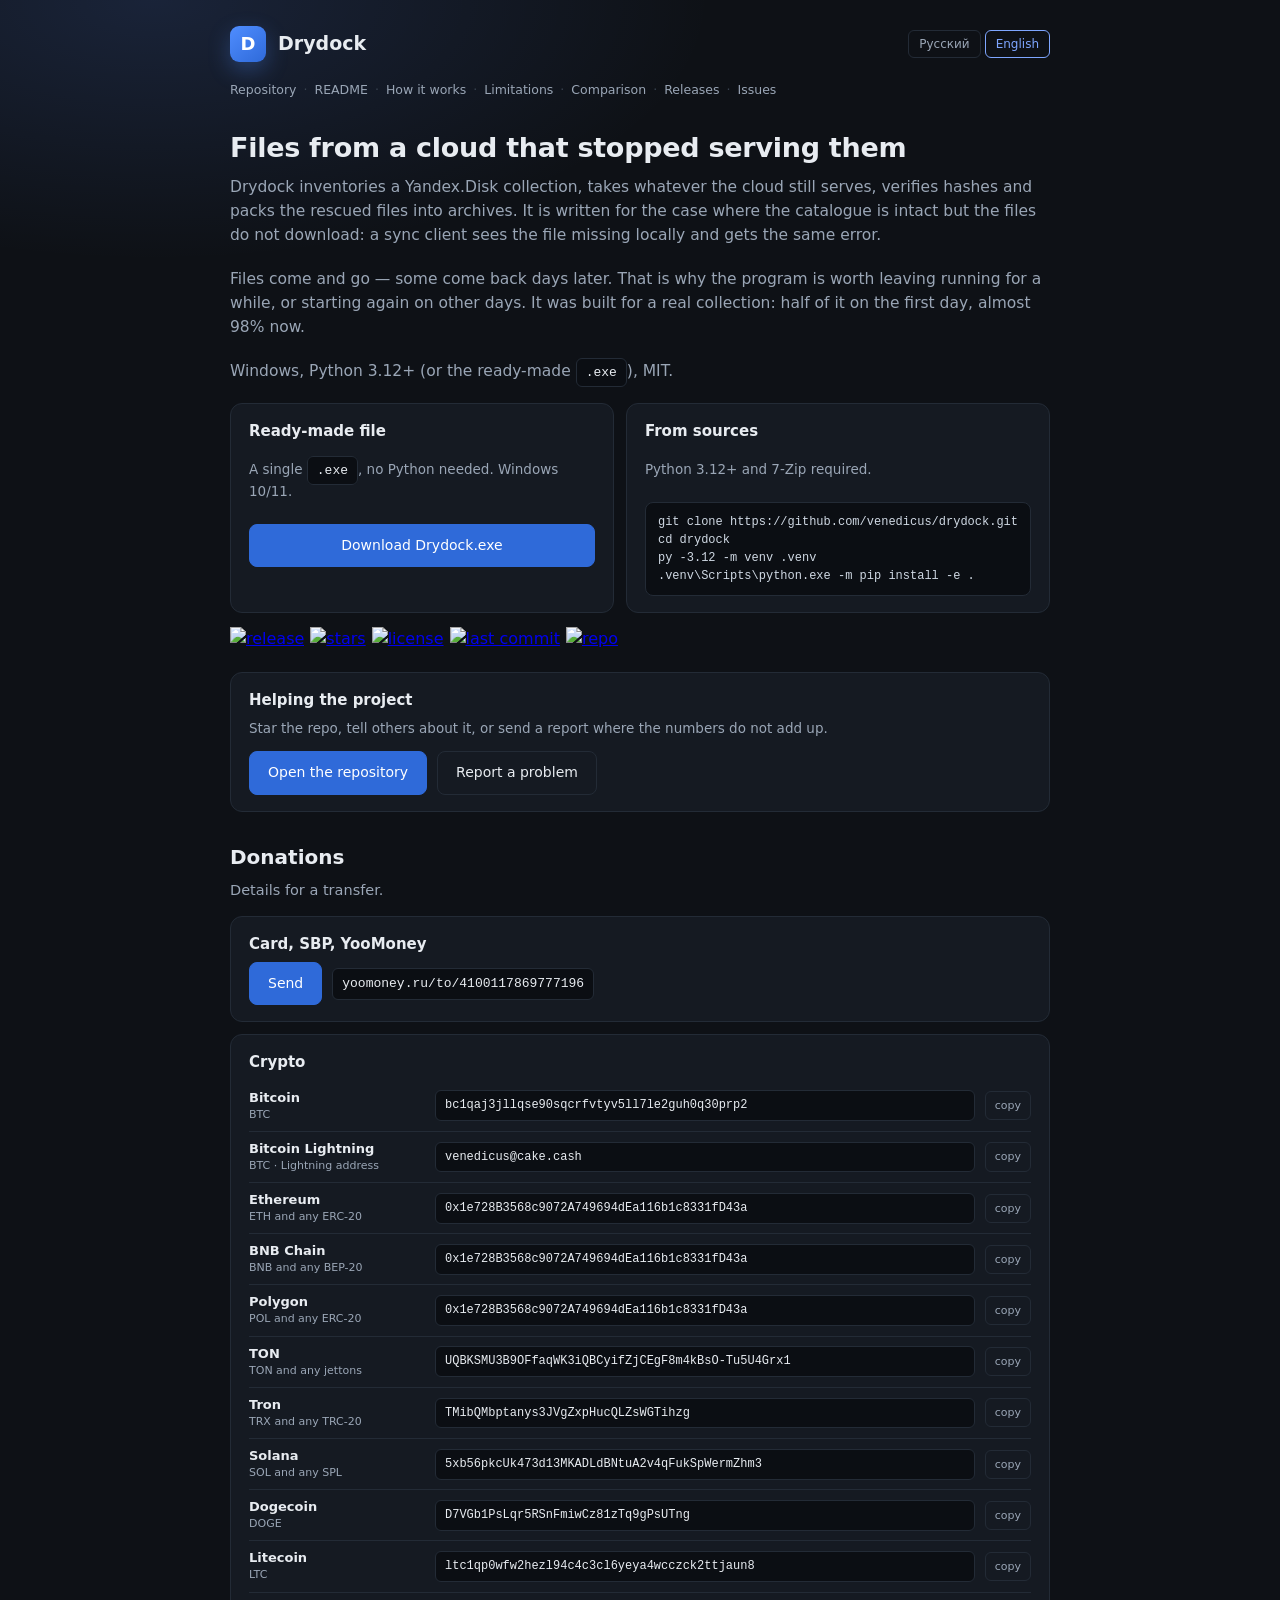
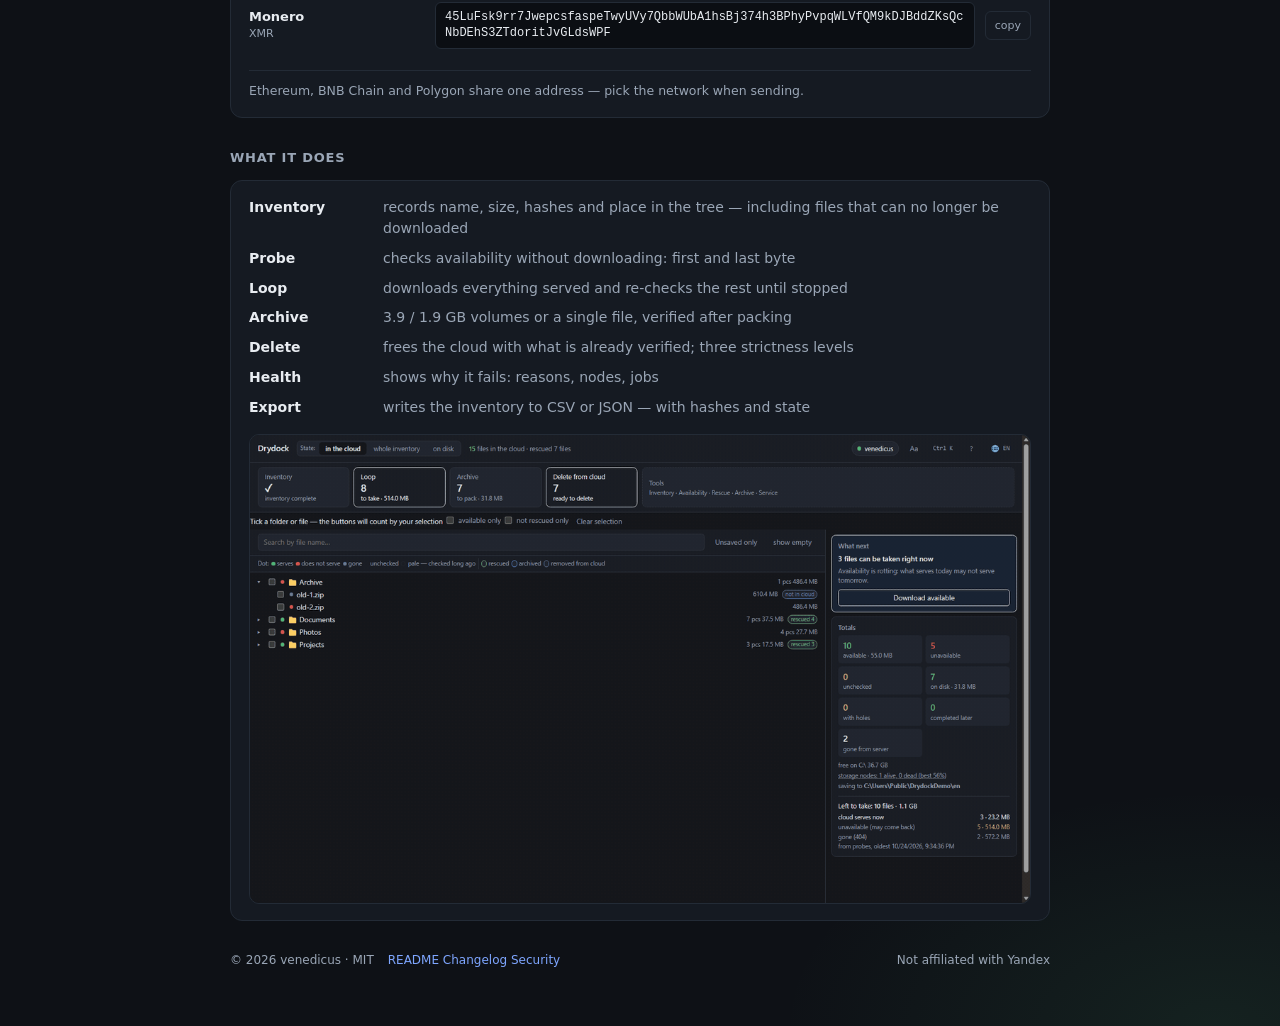
==== commit 91362b46: "Реквизиты: сеть и стандарт у каждого адреса В подписи к адресу — тикер и токены, которые принимает с" ====
--- a/docs/index.html
+++ b/docs/index.html
@@ -84,7 +84,7 @@
 
   /* ── реквизиты: сеть слева, адрес справа ──────────────────────── */
   ul.coins { list-style: none; margin-top: 2px; }
-  ul.coins li { display: grid; grid-template-columns: 154px 1fr auto;
+  ul.coins li { display: grid; grid-template-columns: 176px 1fr auto;
                 gap: 10px; align-items: center; padding: 9px 0;
                 border-top: 1px solid var(--line); }
   ul.coins li:first-child { border-top: 0; }
@@ -202,18 +202,11 @@
       </div>
     </div>
 
-    <h2 class="thanks">Поблагодарить автора</h2>
-    <p class="thanks-lead">
-      Поблагодарить можно звездой на GitHub или деньгами — чем удобнее.
-      Реквизиты ниже.
-    </p>
-
-    <div class="card">
-      <h2>Карта, СБП или ЮMoney</h2>
-      <p>
-        Страница ЮMoney: сумму выбираете сами, регистрация не нужна. Принимает
-        карты и СБП.
-      </p>
+    <h2 class="thanks">Донат</h2>
+    <p class="thanks-lead">Реквизиты для перевода.</p>
+
+    <div class="card">
+      <h2>Карта, СБП, ЮMoney</h2>
       <div class="row">
         <a class="btn" href="https://yoomoney.ru/to/4100117869777196">Перевести</a>
         <code>yoomoney.ru/to/4100117869777196</code>
@@ -222,48 +215,44 @@
 
     <div class="card">
       <h2>Криптовалюта</h2>
-      <p>
-        Сеть важнее монеты: перевод не в ту сеть вернуть нельзя. Внутри сети
-        подойдёт и её собственная монета, и стейблкоин.
-      </p>
       <ul class="coins">
         <li>
-          <span class="net">Bitcoin<i>BTC, SegWit</i></span>
+          <span class="net">Bitcoin<i>BTC</i></span>
           <span class="addr">bc1qaj3jllqse90sqcrfvtyv5ll7le2guh0q30prp2</span>
           <button class="copy" type="button" data-copy="bc1qaj3jllqse90sqcrfvtyv5ll7le2guh0q30prp2" data-done="скопировано">копировать</button>
         </li>
         <li>
-          <span class="net">Bitcoin Lightning<i>мгновенно, дёшево</i></span>
+          <span class="net">Bitcoin Lightning<i>BTC · Lightning-адрес</i></span>
           <span class="addr">venedicus@cake.cash</span>
           <button class="copy" type="button" data-copy="venedicus@cake.cash" data-done="скопировано">копировать</button>
         </li>
         <li>
-          <span class="net">Ethereum<i>ETH, ERC-20: USDT, USDC</i></span>
+          <span class="net">Ethereum<i>ETH и любые ERC-20</i></span>
           <span class="addr">0x1e728B3568c9072A749694dEa116b1c8331fD43a</span>
           <button class="copy" type="button" data-copy="0x1e728B3568c9072A749694dEa116b1c8331fD43a" data-done="скопировано">копировать</button>
         </li>
         <li>
-          <span class="net">BNB Chain<i>BNB, BEP-20: USDT, USDC</i></span>
+          <span class="net">BNB Chain<i>BNB и любые BEP-20</i></span>
           <span class="addr">0x1e728B3568c9072A749694dEa116b1c8331fD43a</span>
           <button class="copy" type="button" data-copy="0x1e728B3568c9072A749694dEa116b1c8331fD43a" data-done="скопировано">копировать</button>
         </li>
         <li>
-          <span class="net">Polygon<i>POL и токены сети</i></span>
+          <span class="net">Polygon<i>POL и любые ERC-20</i></span>
           <span class="addr">0x1e728B3568c9072A749694dEa116b1c8331fD43a</span>
           <button class="copy" type="button" data-copy="0x1e728B3568c9072A749694dEa116b1c8331fD43a" data-done="скопировано">копировать</button>
         </li>
         <li>
-          <span class="net">TON<i>TON, USDT</i></span>
+          <span class="net">TON<i>TON и любые жетоны</i></span>
           <span class="addr">UQBKSMU3B9OFfaqWK3iQBCyifZjCEgF8m4kBsO-Tu5U4Grx1</span>
           <button class="copy" type="button" data-copy="UQBKSMU3B9OFfaqWK3iQBCyifZjCEgF8m4kBsO-Tu5U4Grx1" data-done="скопировано">копировать</button>
         </li>
         <li>
-          <span class="net">Tron<i>TRX, USDT (TRC-20)</i></span>
+          <span class="net">Tron<i>TRX и любые TRC-20</i></span>
           <span class="addr">TMibQMbptanys3JVgZxpHucQLZsWGTihzg</span>
           <button class="copy" type="button" data-copy="TMibQMbptanys3JVgZxpHucQLZsWGTihzg" data-done="скопировано">копировать</button>
         </li>
         <li>
-          <span class="net">Solana<i>SOL, SPL: USDT, USDC</i></span>
+          <span class="net">Solana<i>SOL и любые SPL</i></span>
           <span class="addr">5xb56pkcUk473d13MKADLdBNtuA2v4qFukSpWermZhm3</span>
           <button class="copy" type="button" data-copy="5xb56pkcUk473d13MKADLdBNtuA2v4qFukSpWermZhm3" data-done="скопировано">копировать</button>
         </li>
@@ -278,19 +267,14 @@
           <button class="copy" type="button" data-copy="ltc1qp0wfw2hezl94c4c3cl6yeya4wcczck2ttjaun8" data-done="скопировано">копировать</button>
         </li>
         <li>
-          <span class="net">Monero<i>XMR, своя сеть</i></span>
+          <span class="net">Monero<i>XMR</i></span>
           <span class="addr">45LuFsk9rr7JwepcsfaspeTwyUVy7QbbWUbA1hsBj374h3BPhyPvpqWLVfQM9kDJBddZKsQcNbDEhS3ZTdoritJvGLdsWPF</span>
           <button class="copy" type="button" data-copy="45LuFsk9rr7JwepcsfaspeTwyUVy7QbbWUbA1hsBj374h3BPhyPvpqWLVfQM9kDJBddZKsQcNbDEhS3ZTdoritJvGLdsWPF" data-done="скопировано">копировать</button>
         </li>
       </ul>
       <div class="notes">
-        <span>У Ethereum, BNB Chain и Polygon один и тот же адрес — сеть
-          выбирается при отправке, и указать нужно именно её.</span>
-        <span>USDT и USDC дешевле в TRC-20 и TON: комиссия — центы.
-          В Ethereum комиссия может съесть половину суммы.</span>
-        <span>Lightning — для небольших сумм: доходит за секунды, комиссия
-          почти нулевая. Адрес вида name@domain понимает любой
-          Lightning-кошелёк.</span>
+        <span>Ethereum, BNB Chain и Polygon используют один адрес — сеть
+          выбирается при отправке.</span>
       </div>
     </div>
 
@@ -378,17 +362,11 @@
       </div>
     </div>
 
-    <h2 class="thanks">Thank the author</h2>
-    <p class="thanks-lead">
-      A star on GitHub or a transfer — whichever suits you. Details below.
-    </p>
-
-    <div class="card">
-      <h2>Card, SBP or YooMoney</h2>
-      <p>
-        YooMoney page: you choose the amount, no sign-up needed. Cards and SBP
-        are accepted.
-      </p>
+    <h2 class="thanks">Donations</h2>
+    <p class="thanks-lead">Details for a transfer.</p>
+
+    <div class="card">
+      <h2>Card, SBP, YooMoney</h2>
       <div class="row">
         <a class="btn" href="https://yoomoney.ru/to/4100117869777196">Send</a>
         <code>yoomoney.ru/to/4100117869777196</code>
@@ -397,49 +375,44 @@
 
     <div class="card">
       <h2>Crypto</h2>
-      <p>
-        The network matters more than the coin: a transfer to the wrong one
-        cannot be reversed. Inside a network both its own coin and a stablecoin
-        will do.
-      </p>
       <ul class="coins">
         <li>
-          <span class="net">Bitcoin<i>BTC, SegWit</i></span>
+          <span class="net">Bitcoin<i>BTC</i></span>
           <span class="addr">bc1qaj3jllqse90sqcrfvtyv5ll7le2guh0q30prp2</span>
           <button class="copy" type="button" data-copy="bc1qaj3jllqse90sqcrfvtyv5ll7le2guh0q30prp2" data-done="copied">copy</button>
         </li>
         <li>
-          <span class="net">Bitcoin Lightning<i>instant, cheap</i></span>
+          <span class="net">Bitcoin Lightning<i>BTC · Lightning address</i></span>
           <span class="addr">venedicus@cake.cash</span>
           <button class="copy" type="button" data-copy="venedicus@cake.cash" data-done="copied">copy</button>
         </li>
         <li>
-          <span class="net">Ethereum<i>ETH, ERC-20: USDT, USDC</i></span>
+          <span class="net">Ethereum<i>ETH and any ERC-20</i></span>
           <span class="addr">0x1e728B3568c9072A749694dEa116b1c8331fD43a</span>
           <button class="copy" type="button" data-copy="0x1e728B3568c9072A749694dEa116b1c8331fD43a" data-done="copied">copy</button>
         </li>
         <li>
-          <span class="net">BNB Chain<i>BNB, BEP-20: USDT, USDC</i></span>
+          <span class="net">BNB Chain<i>BNB and any BEP-20</i></span>
           <span class="addr">0x1e728B3568c9072A749694dEa116b1c8331fD43a</span>
           <button class="copy" type="button" data-copy="0x1e728B3568c9072A749694dEa116b1c8331fD43a" data-done="copied">copy</button>
         </li>
         <li>
-          <span class="net">Polygon<i>POL and network tokens</i></span>
+          <span class="net">Polygon<i>POL and any ERC-20</i></span>
           <span class="addr">0x1e728B3568c9072A749694dEa116b1c8331fD43a</span>
           <button class="copy" type="button" data-copy="0x1e728B3568c9072A749694dEa116b1c8331fD43a" data-done="copied">copy</button>
         </li>
         <li>
-          <span class="net">TON<i>TON, USDT</i></span>
+          <span class="net">TON<i>TON and any jettons</i></span>
           <span class="addr">UQBKSMU3B9OFfaqWK3iQBCyifZjCEgF8m4kBsO-Tu5U4Grx1</span>
           <button class="copy" type="button" data-copy="UQBKSMU3B9OFfaqWK3iQBCyifZjCEgF8m4kBsO-Tu5U4Grx1" data-done="copied">copy</button>
         </li>
         <li>
-          <span class="net">Tron<i>TRX, USDT (TRC-20)</i></span>
+          <span class="net">Tron<i>TRX and any TRC-20</i></span>
           <span class="addr">TMibQMbptanys3JVgZxpHucQLZsWGTihzg</span>
           <button class="copy" type="button" data-copy="TMibQMbptanys3JVgZxpHucQLZsWGTihzg" data-done="copied">copy</button>
         </li>
         <li>
-          <span class="net">Solana<i>SOL, SPL: USDT, USDC</i></span>
+          <span class="net">Solana<i>SOL and any SPL</i></span>
           <span class="addr">5xb56pkcUk473d13MKADLdBNtuA2v4qFukSpWermZhm3</span>
           <button class="copy" type="button" data-copy="5xb56pkcUk473d13MKADLdBNtuA2v4qFukSpWermZhm3" data-done="copied">copy</button>
         </li>
@@ -454,18 +427,14 @@
           <button class="copy" type="button" data-copy="ltc1qp0wfw2hezl94c4c3cl6yeya4wcczck2ttjaun8" data-done="copied">copy</button>
         </li>
         <li>
-          <span class="net">Monero<i>XMR, its own chain</i></span>
+          <span class="net">Monero<i>XMR</i></span>
           <span class="addr">45LuFsk9rr7JwepcsfaspeTwyUVy7QbbWUbA1hsBj374h3BPhyPvpqWLVfQM9kDJBddZKsQcNbDEhS3ZTdoritJvGLdsWPF</span>
           <button class="copy" type="button" data-copy="45LuFsk9rr7JwepcsfaspeTwyUVy7QbbWUbA1hsBj374h3BPhyPvpqWLVfQM9kDJBddZKsQcNbDEhS3ZTdoritJvGLdsWPF" data-done="copied">copy</button>
         </li>
       </ul>
       <div class="notes">
-        <span>Ethereum, BNB Chain and Polygon share one address — the network is
-          chosen when you send, and it has to be the right one.</span>
-        <span>USDT and USDC are cheaper on TRC-20 and TON: fees are cents. On
-          Ethereum the fee can eat half the amount.</span>
-        <span>Lightning is for small sums: seconds to arrive, near-zero fee.
-          The name@domain form is understood by any Lightning wallet.</span>
+        <span>Ethereum, BNB Chain and Polygon share one address — pick the
+          network when sending.</span>
       </div>
     </div>
 
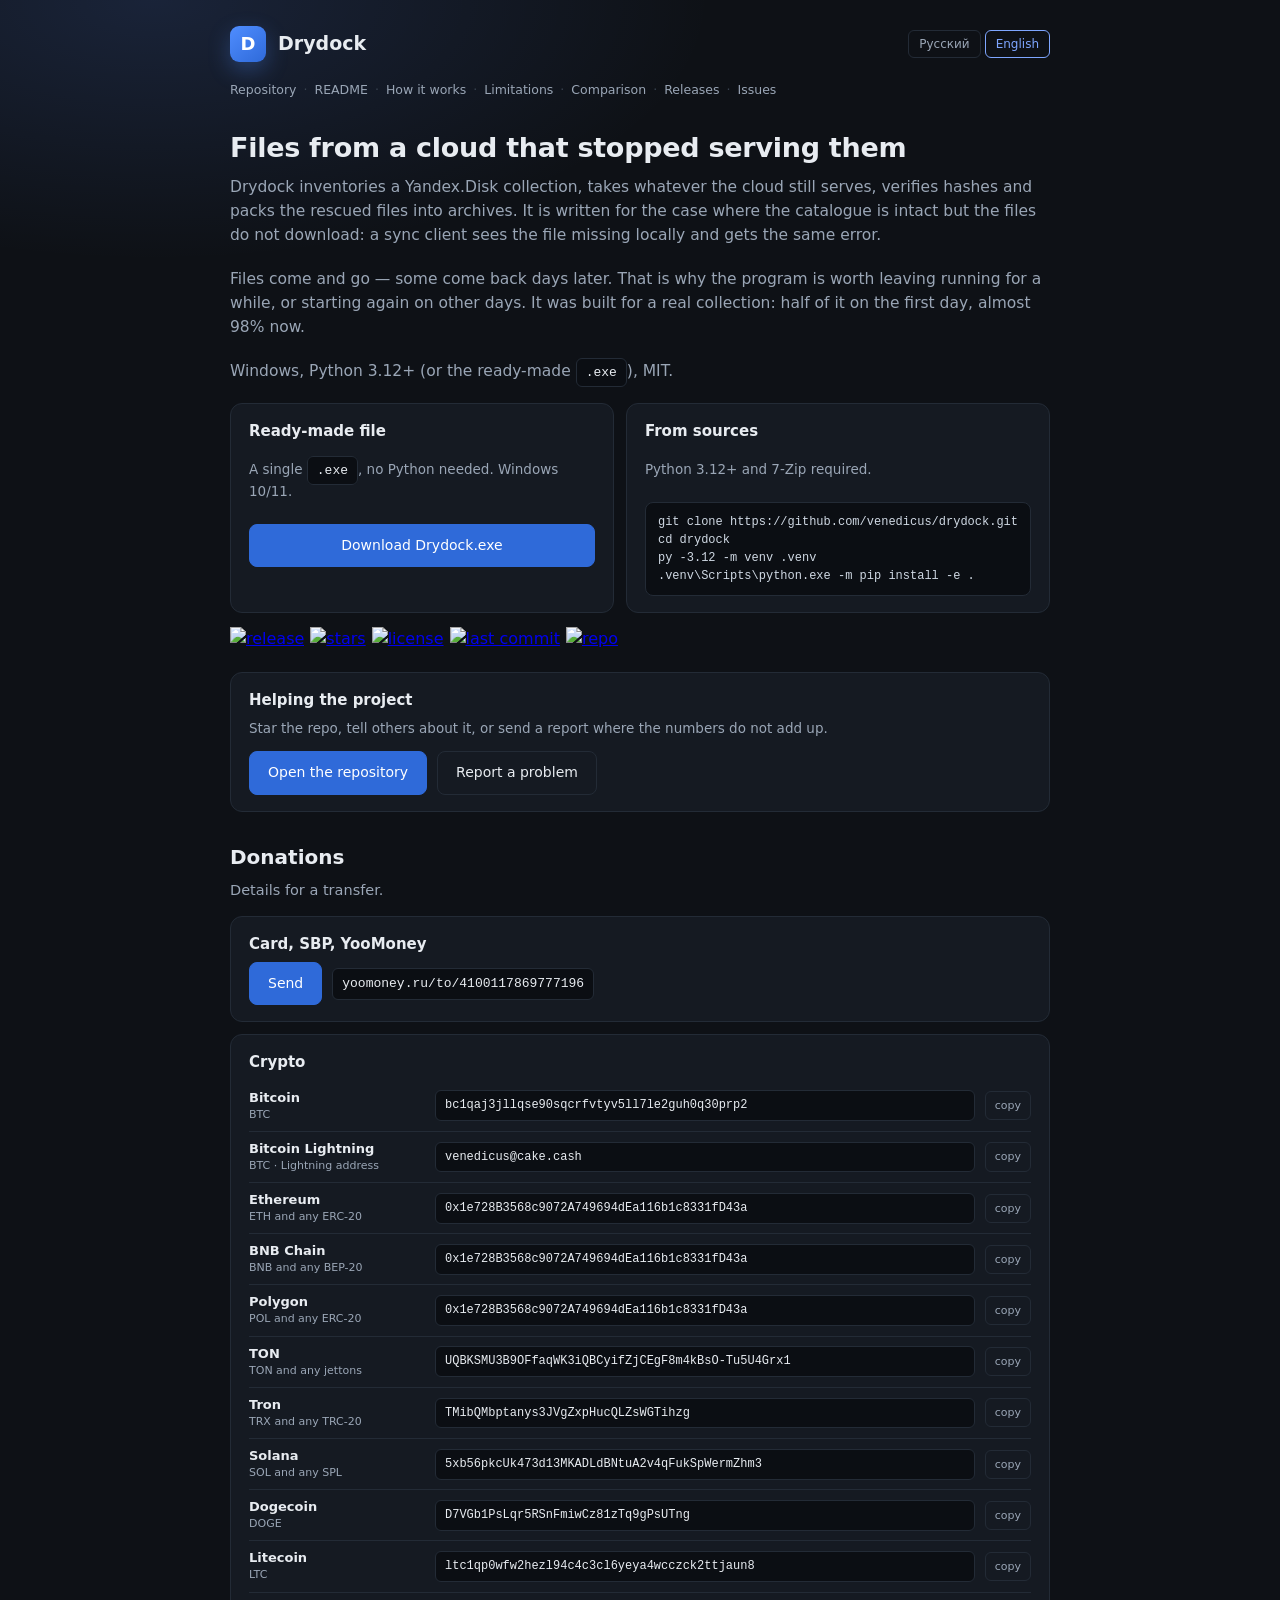
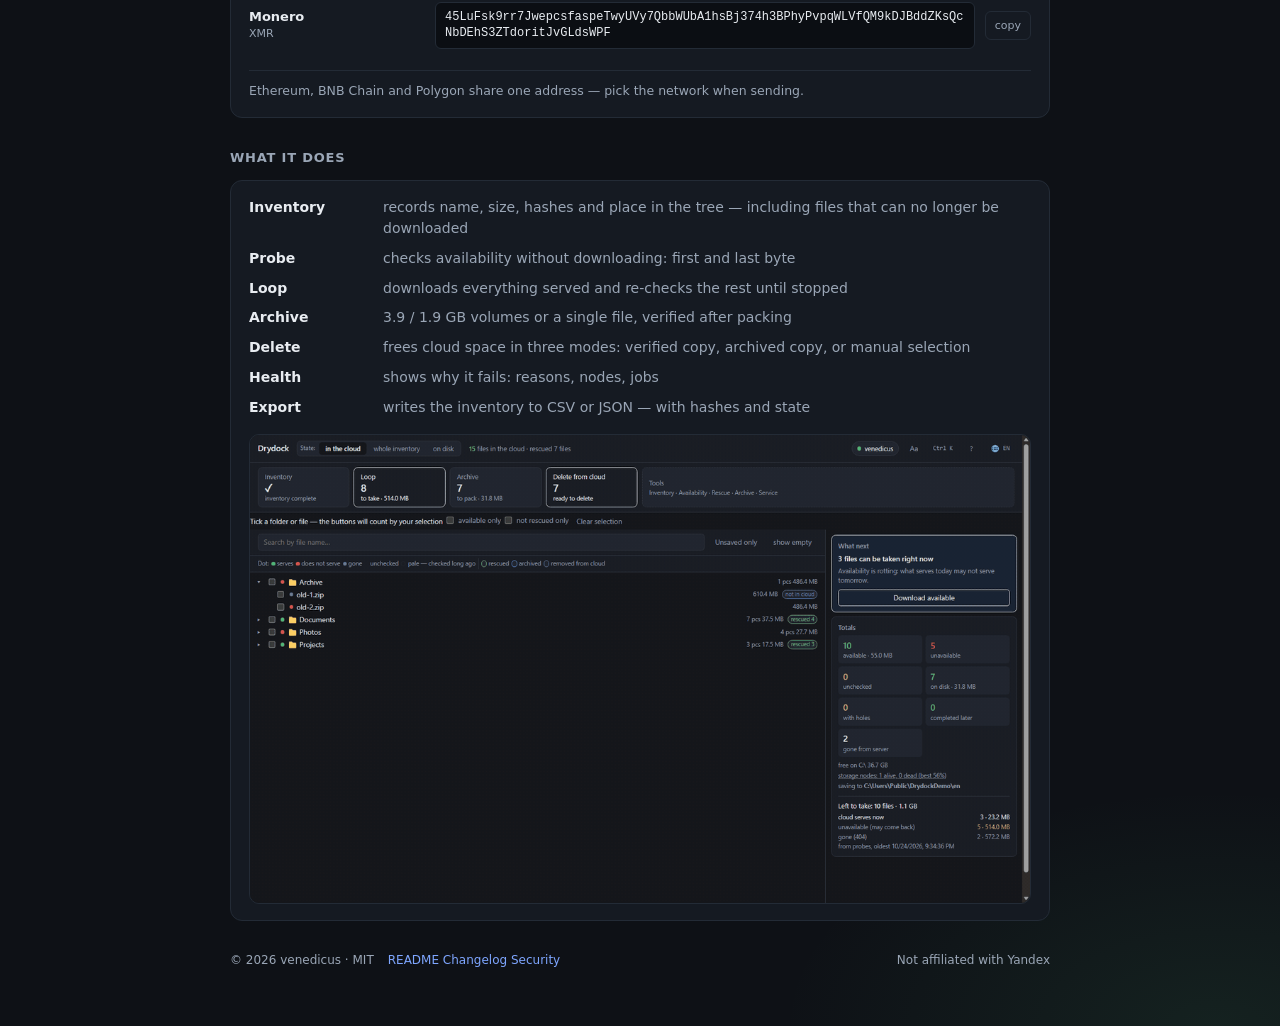
==== commit 732be32c: "Документация: уровни удаления без «мусора»" ====
--- a/docs/index.html
+++ b/docs/index.html
@@ -285,7 +285,7 @@
         <li><b>Проба</b><span>проверяет доступность без скачивания: первый и последний байт</span></li>
         <li><b>Круг</b><span>качает всё, что отдаётся, и перепроверяет недоступное, пока не остановишь</span></li>
         <li><b>Архив</b><span>тома 3.9 / 1.9 ГБ или одним файлом, с проверкой после упаковки</span></li>
-        <li><b>Удаление</b><span>освобождает облако тем, что уже проверено; три уровня строгости</span></li>
+        <li><b>Удаление</b><span>освобождает облако тем, что уже проверено: проверенная копия, архив или ручной выбор</span></li>
         <li><b>Здоровье</b><span>показывает, почему не выходит: причины отказов, узлы, задачи</span></li>
         <li><b>Экспорт</b><span>выгружает опись в CSV или JSON — с хешами и состоянием</span></li>
       </ul>
@@ -445,7 +445,7 @@
         <li><b>Probe</b><span>checks availability without downloading: first and last byte</span></li>
         <li><b>Loop</b><span>downloads everything served and re-checks the rest until stopped</span></li>
         <li><b>Archive</b><span>3.9 / 1.9 GB volumes or a single file, verified after packing</span></li>
-        <li><b>Delete</b><span>frees the cloud with what is already verified; three strictness levels</span></li>
+        <li><b>Delete</b><span>frees cloud space in three modes: verified copy, archived copy, or manual selection</span></li>
         <li><b>Health</b><span>shows why it fails: reasons, nodes, jobs</span></li>
         <li><b>Export</b><span>writes the inventory to CSV or JSON — with hashes and state</span></li>
       </ul>
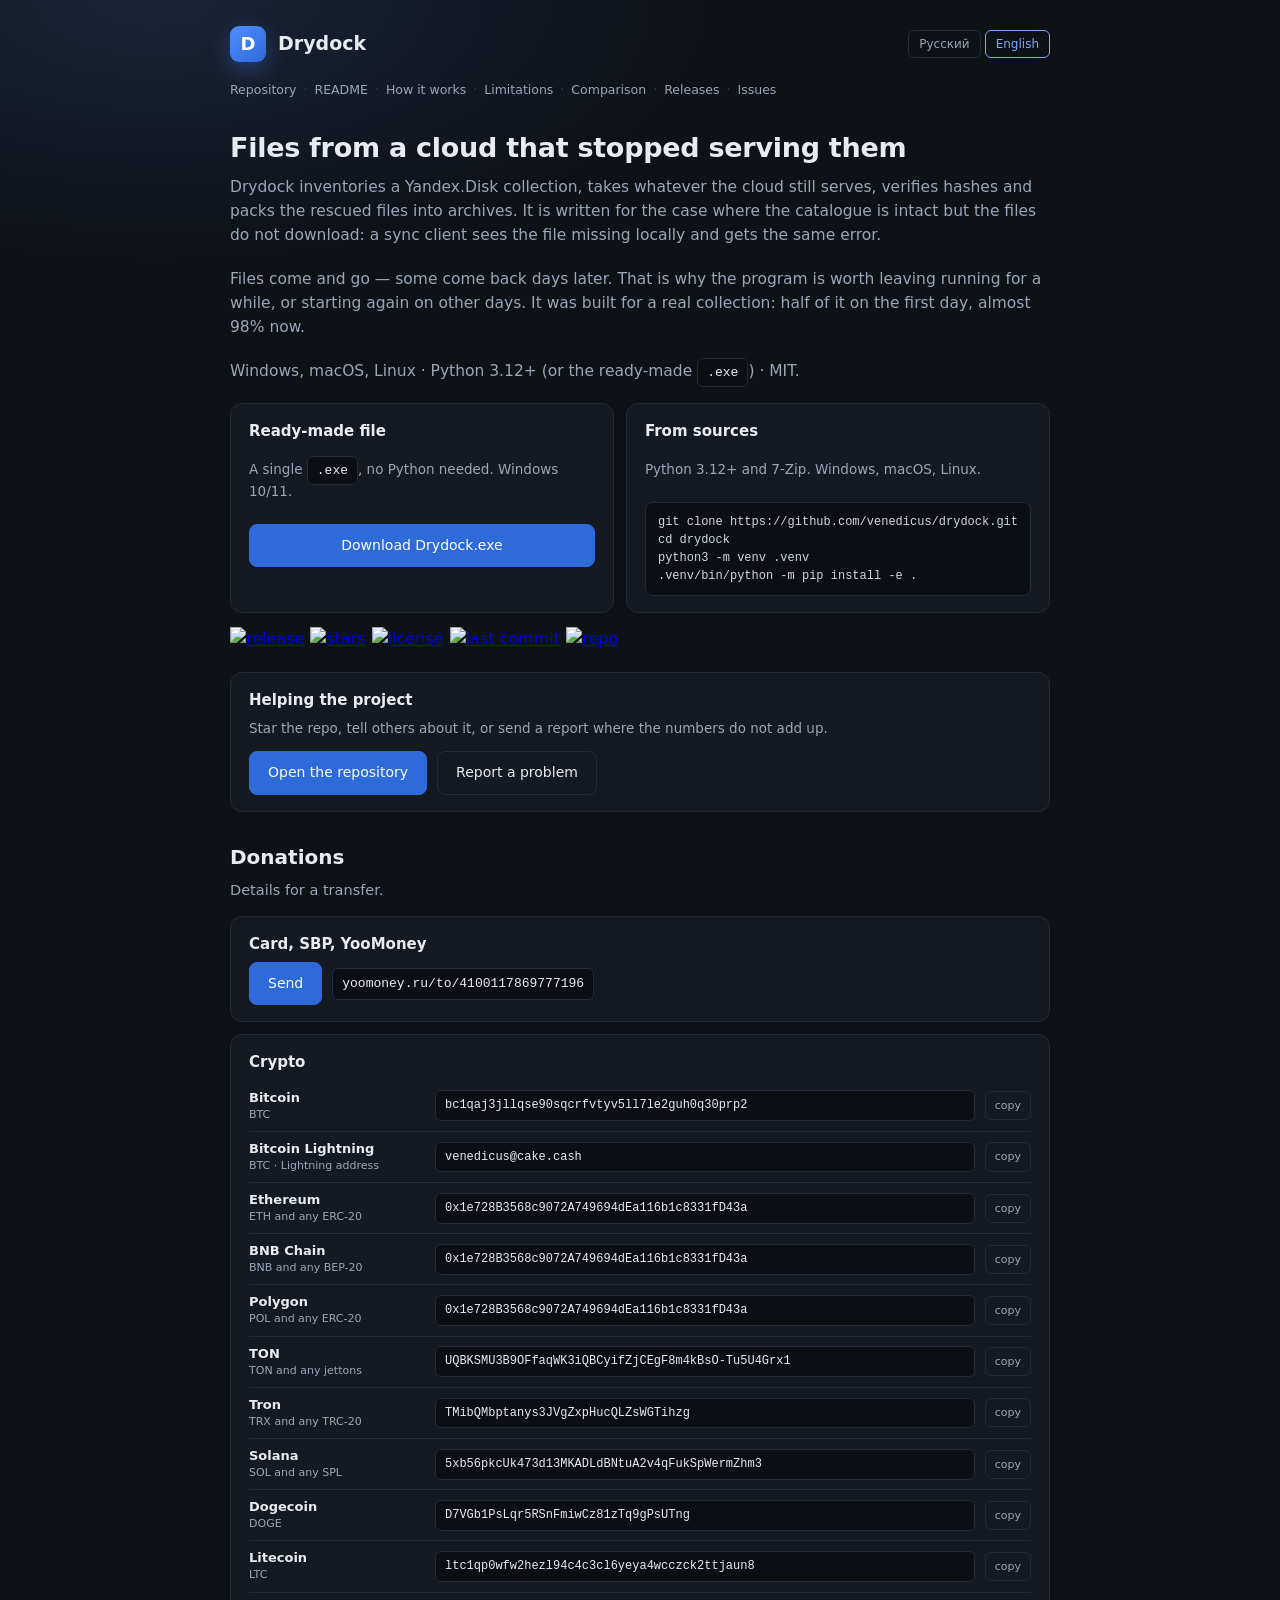
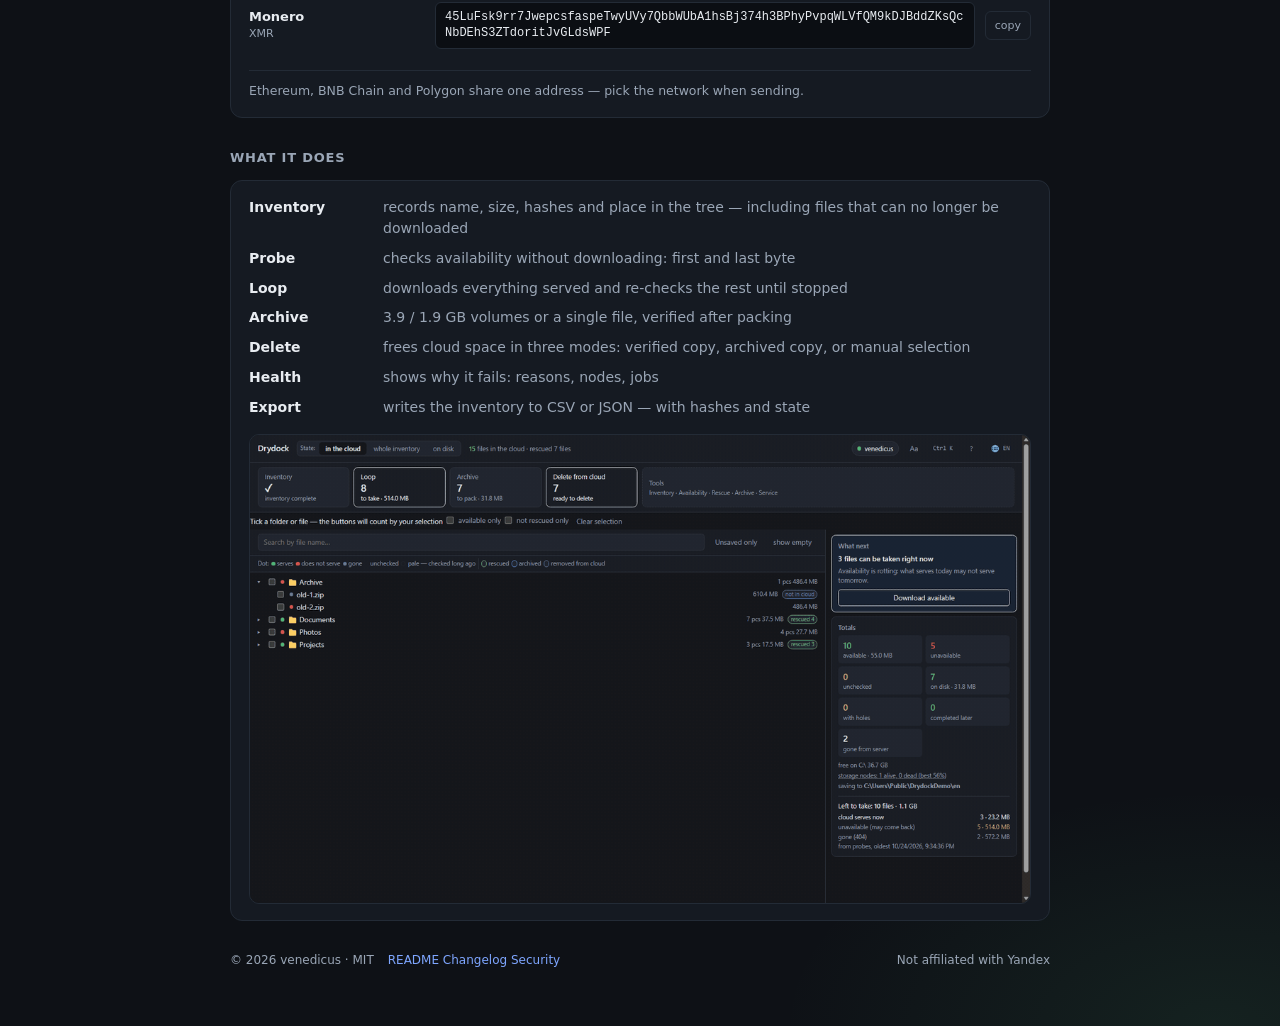
==== commit 0454814b: "Мультиплатформенность: macOS и Linux" ====
--- a/docs/index.html
+++ b/docs/index.html
@@ -158,7 +158,7 @@
       в другие дни. Сделана под свою коллекцию: в первый день вытащила
       половину, сейчас — почти 98%.
     </p>
-    <p class="lead">Windows, Python 3.12+ (или готовый <code>.exe</code>), MIT.</p>
+    <p class="lead">Windows, macOS, Linux · Python 3.12+ (или готовый <code>.exe</code>) · MIT.</p>
 
     <div class="get">
       <div class="card">
@@ -169,11 +169,11 @@
       </div>
       <div class="card">
         <h2>Из исходников</h2>
-        <p>Нужны Python 3.12+ и 7-Zip.</p>
+        <p>Python 3.12+ и 7-Zip. Windows, macOS, Linux.</p>
         <pre>git clone https://github.com/venedicus/drydock.git
 cd drydock
-py -3.12 -m venv .venv
-.venv\Scripts\python.exe -m pip install -e .</pre>
+python3 -m venv .venv
+.venv/bin/python -m pip install -e .</pre>
       </div>
     </div>
 
@@ -318,7 +318,7 @@
       worth leaving running for a while, or starting again on other days. It was
       built for a real collection: half of it on the first day, almost 98% now.
     </p>
-    <p class="lead">Windows, Python 3.12+ (or the ready-made <code>.exe</code>), MIT.</p>
+    <p class="lead">Windows, macOS, Linux · Python 3.12+ (or the ready-made <code>.exe</code>) · MIT.</p>
 
     <div class="get">
       <div class="card">
@@ -329,11 +329,11 @@
       </div>
       <div class="card">
         <h2>From sources</h2>
-        <p>Python 3.12+ and 7-Zip required.</p>
+        <p>Python 3.12+ and 7-Zip. Windows, macOS, Linux.</p>
         <pre>git clone https://github.com/venedicus/drydock.git
 cd drydock
-py -3.12 -m venv .venv
-.venv\Scripts\python.exe -m pip install -e .</pre>
+python3 -m venv .venv
+.venv/bin/python -m pip install -e .</pre>
       </div>
     </div>
 
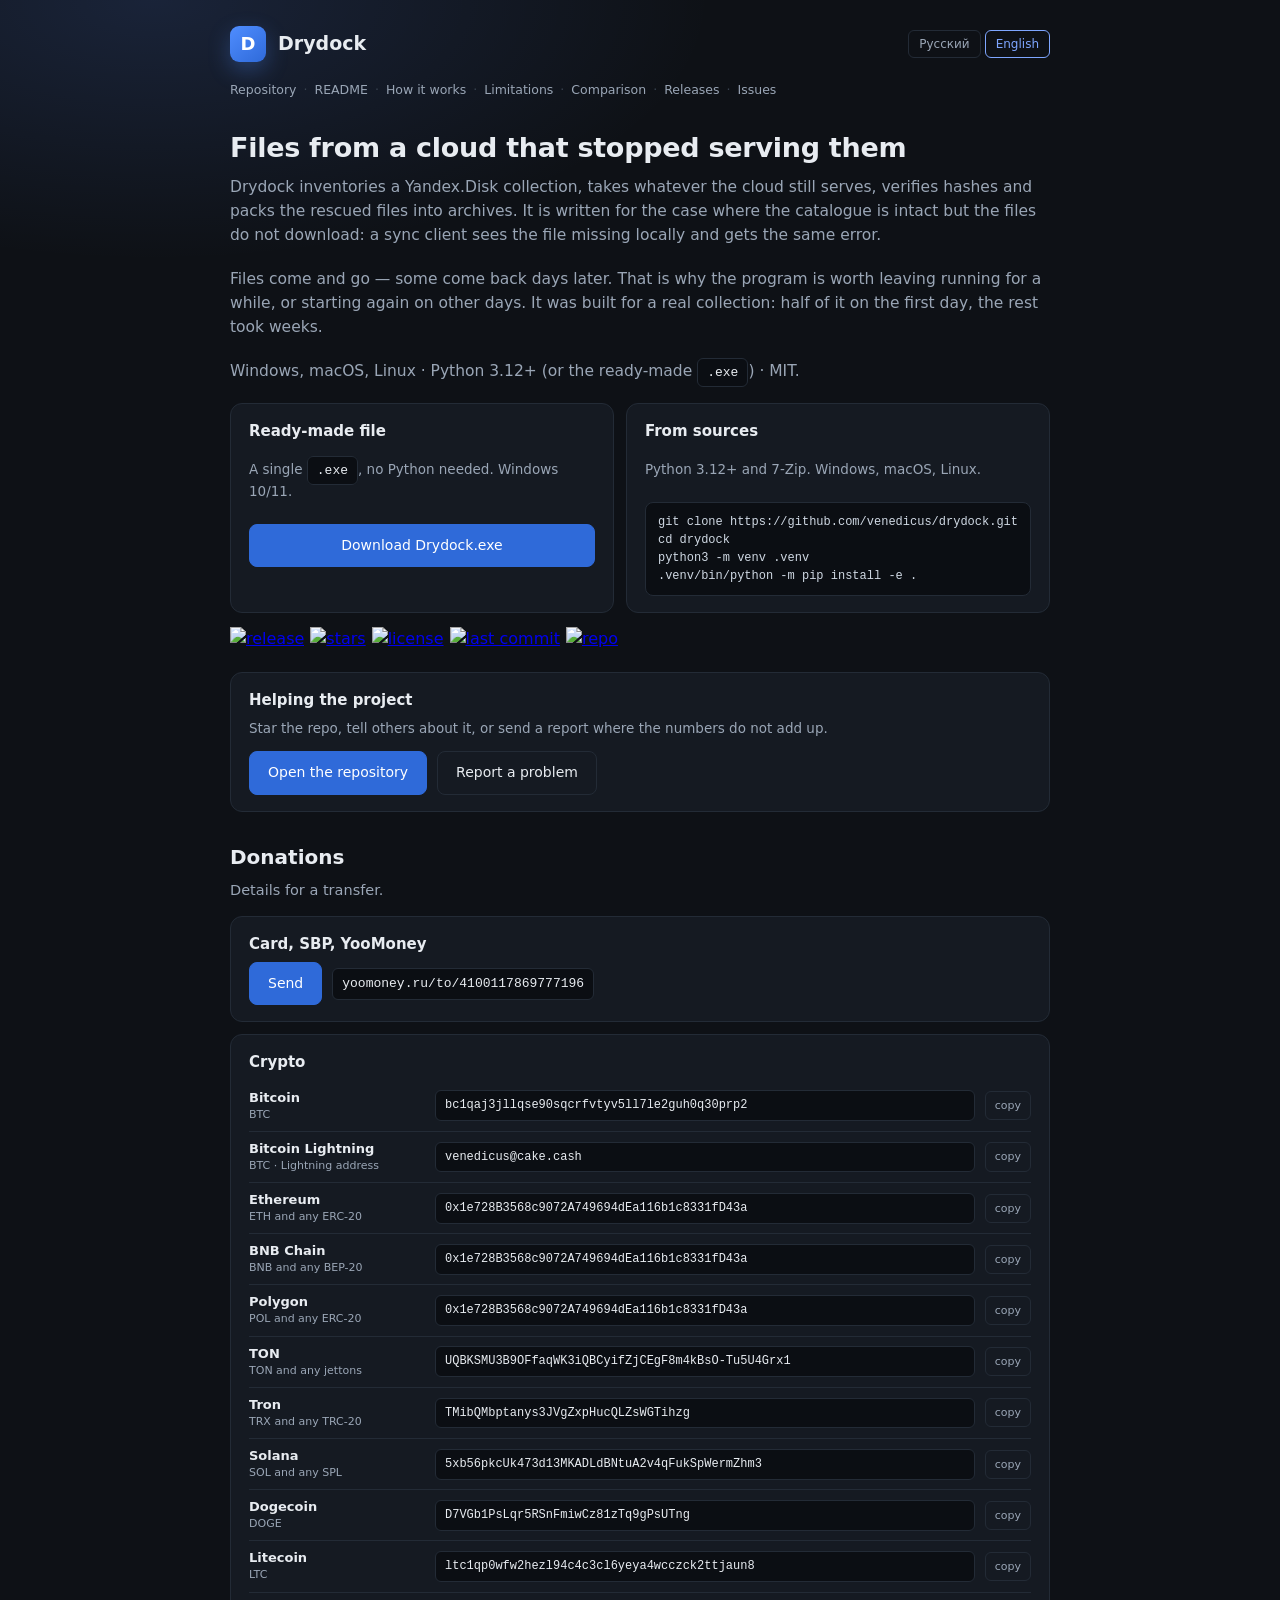
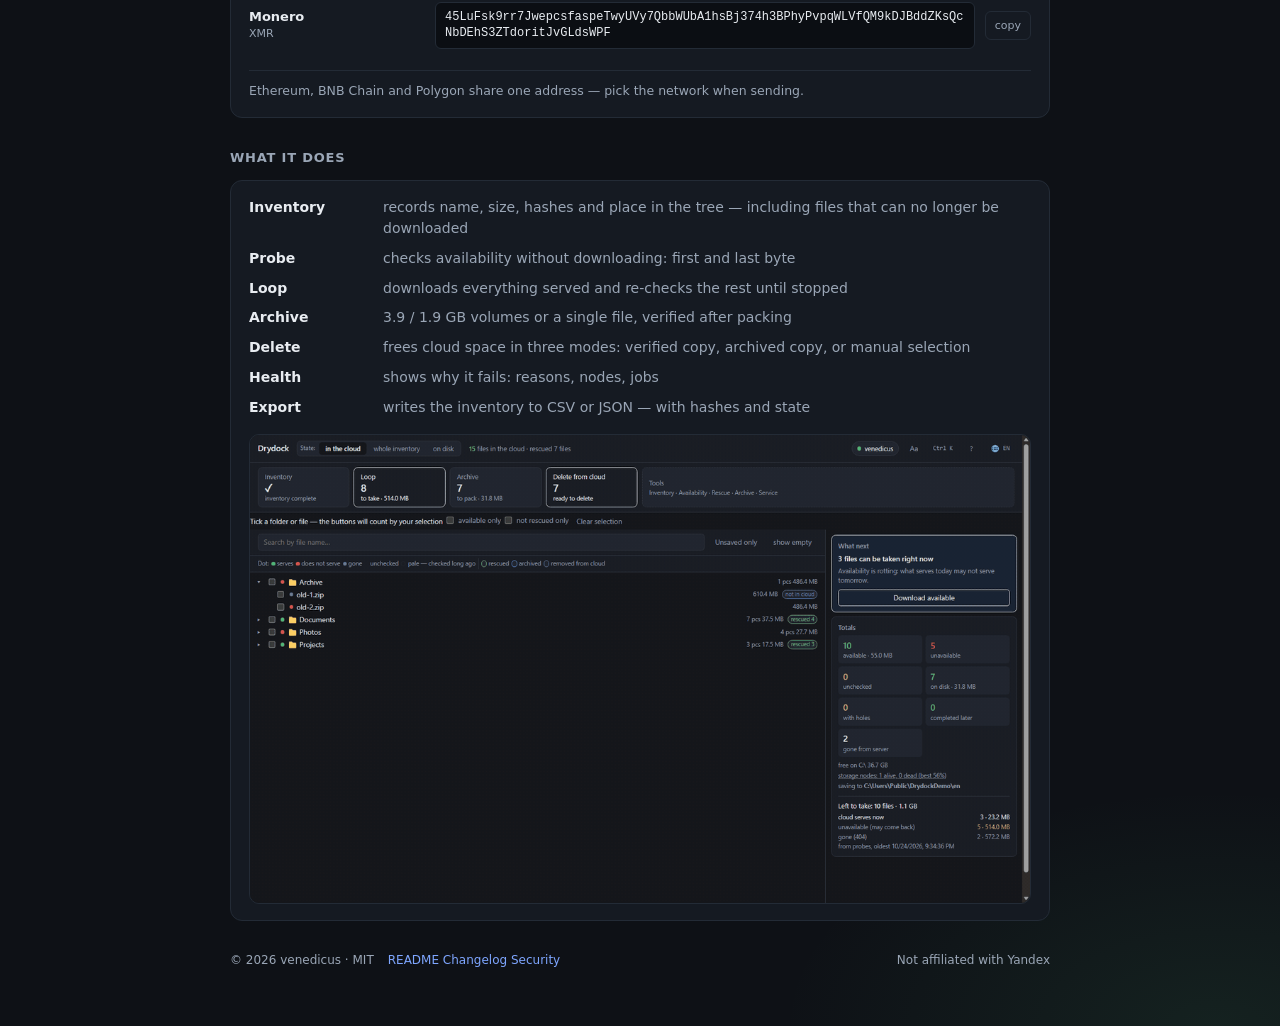
==== commit 4a86f816: "Документация: аудит в архив, снимок коллекции убран" ====
--- a/docs/index.html
+++ b/docs/index.html
@@ -156,7 +156,7 @@
       Файлы то отдаются, то нет — часть возвращается через дни. Поэтому
       программу имеет смысл держать запущенной подольше или возвращаться к ней
       в другие дни. Сделана под свою коллекцию: в первый день вытащила
-      половину, сейчас — почти 98%.
+      половину, остальное добиралось неделями.
     </p>
     <p class="lead">Windows, macOS, Linux · Python 3.12+ (или готовый <code>.exe</code>) · MIT.</p>
 
@@ -316,7 +316,8 @@
     <p class="lead">
       Files come and go — some come back days later. That is why the program is
       worth leaving running for a while, or starting again on other days. It was
-      built for a real collection: half of it on the first day, almost 98% now.
+      built for a real collection: half of it on the first day, the rest took
+      weeks.
     </p>
     <p class="lead">Windows, macOS, Linux · Python 3.12+ (or the ready-made <code>.exe</code>) · MIT.</p>
 
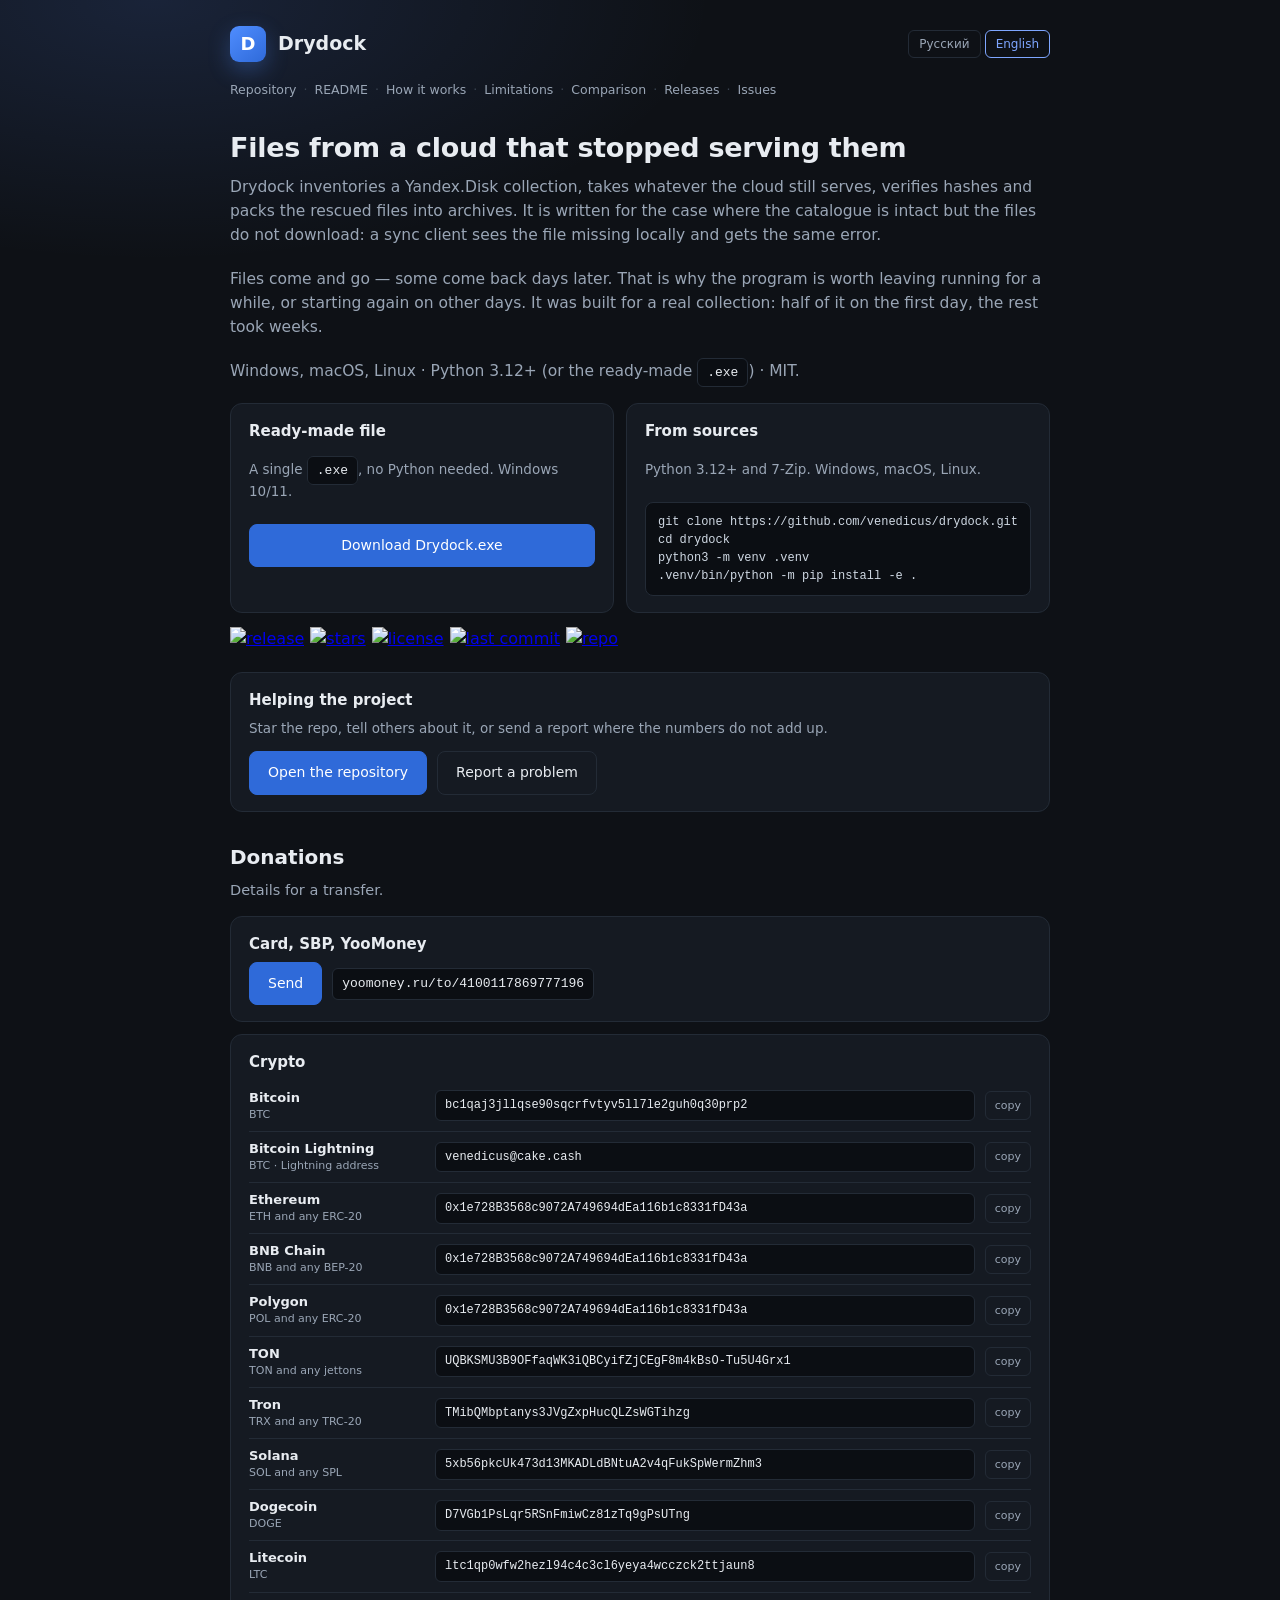
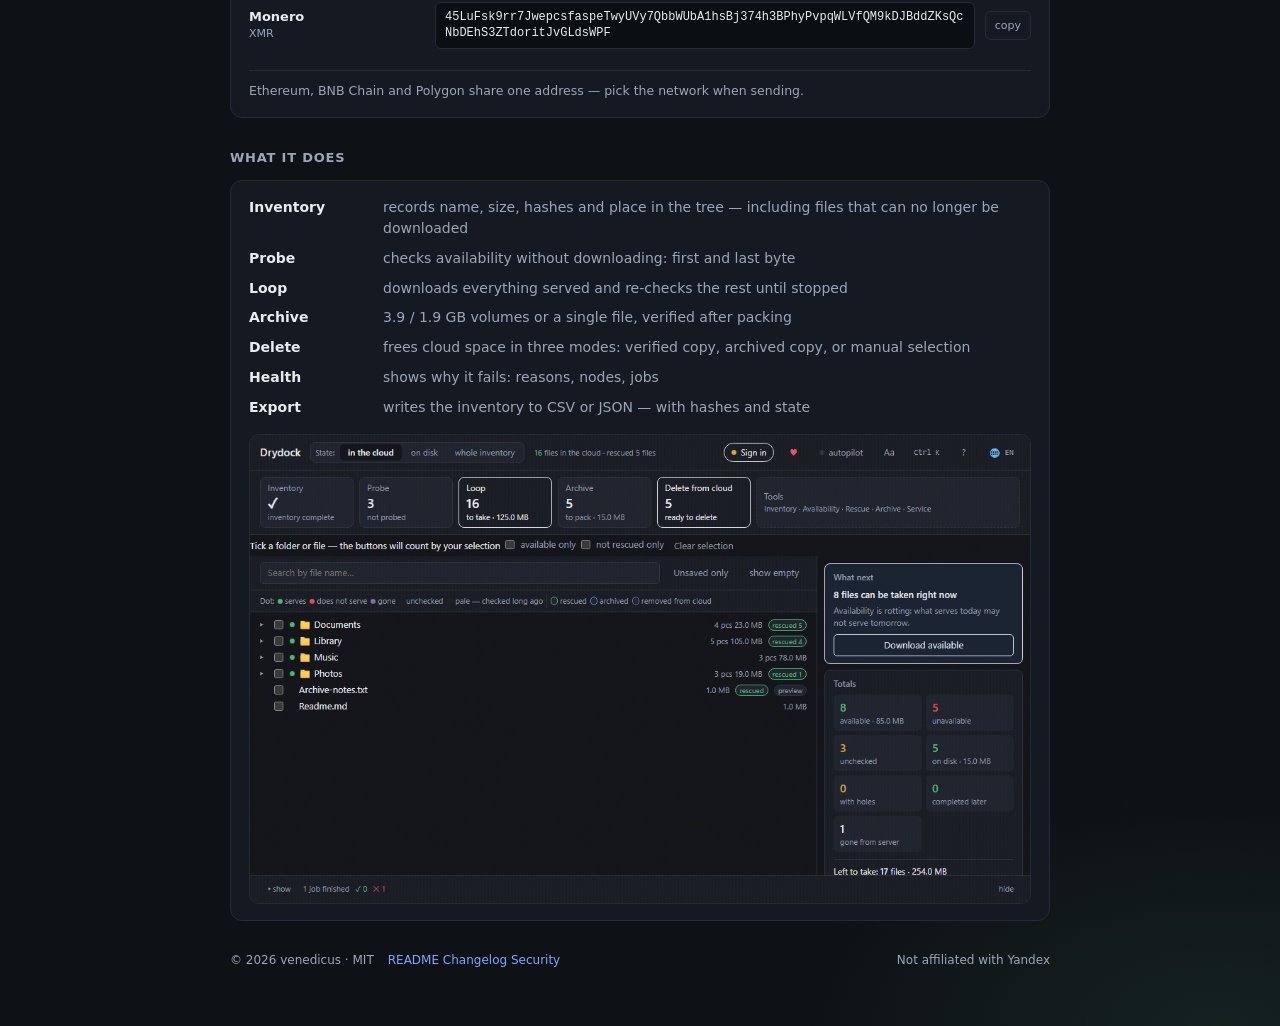
==== commit 5f15fb7e: "Демо-гифки на синтетической базе" ====
--- a/docs/index.html
+++ b/docs/index.html
@@ -289,7 +289,7 @@
         <li><b>Здоровье</b><span>показывает, почему не выходит: причины отказов, узлы, задачи</span></li>
         <li><b>Экспорт</b><span>выгружает опись в CSV или JSON — с хешами и состоянием</span></li>
       </ul>
-      <img class="shot" src="images/demo.ru.gif" alt="Интерфейс Drydock">
+      <img class="shot" src="images/demo.ru.gif" alt="Демо: опись, дерево, выгрузка, архив, удаление из облака">
     </div>
   </main>
 
@@ -450,7 +450,7 @@
         <li><b>Health</b><span>shows why it fails: reasons, nodes, jobs</span></li>
         <li><b>Export</b><span>writes the inventory to CSV or JSON — with hashes and state</span></li>
       </ul>
-      <img class="shot" src="images/demo.en.gif" alt="Drydock interface">
+      <img class="shot" src="images/demo.en.gif" alt="Demo: inventory, tree, download, archive and cloud delete">
     </div>
   </main>
 
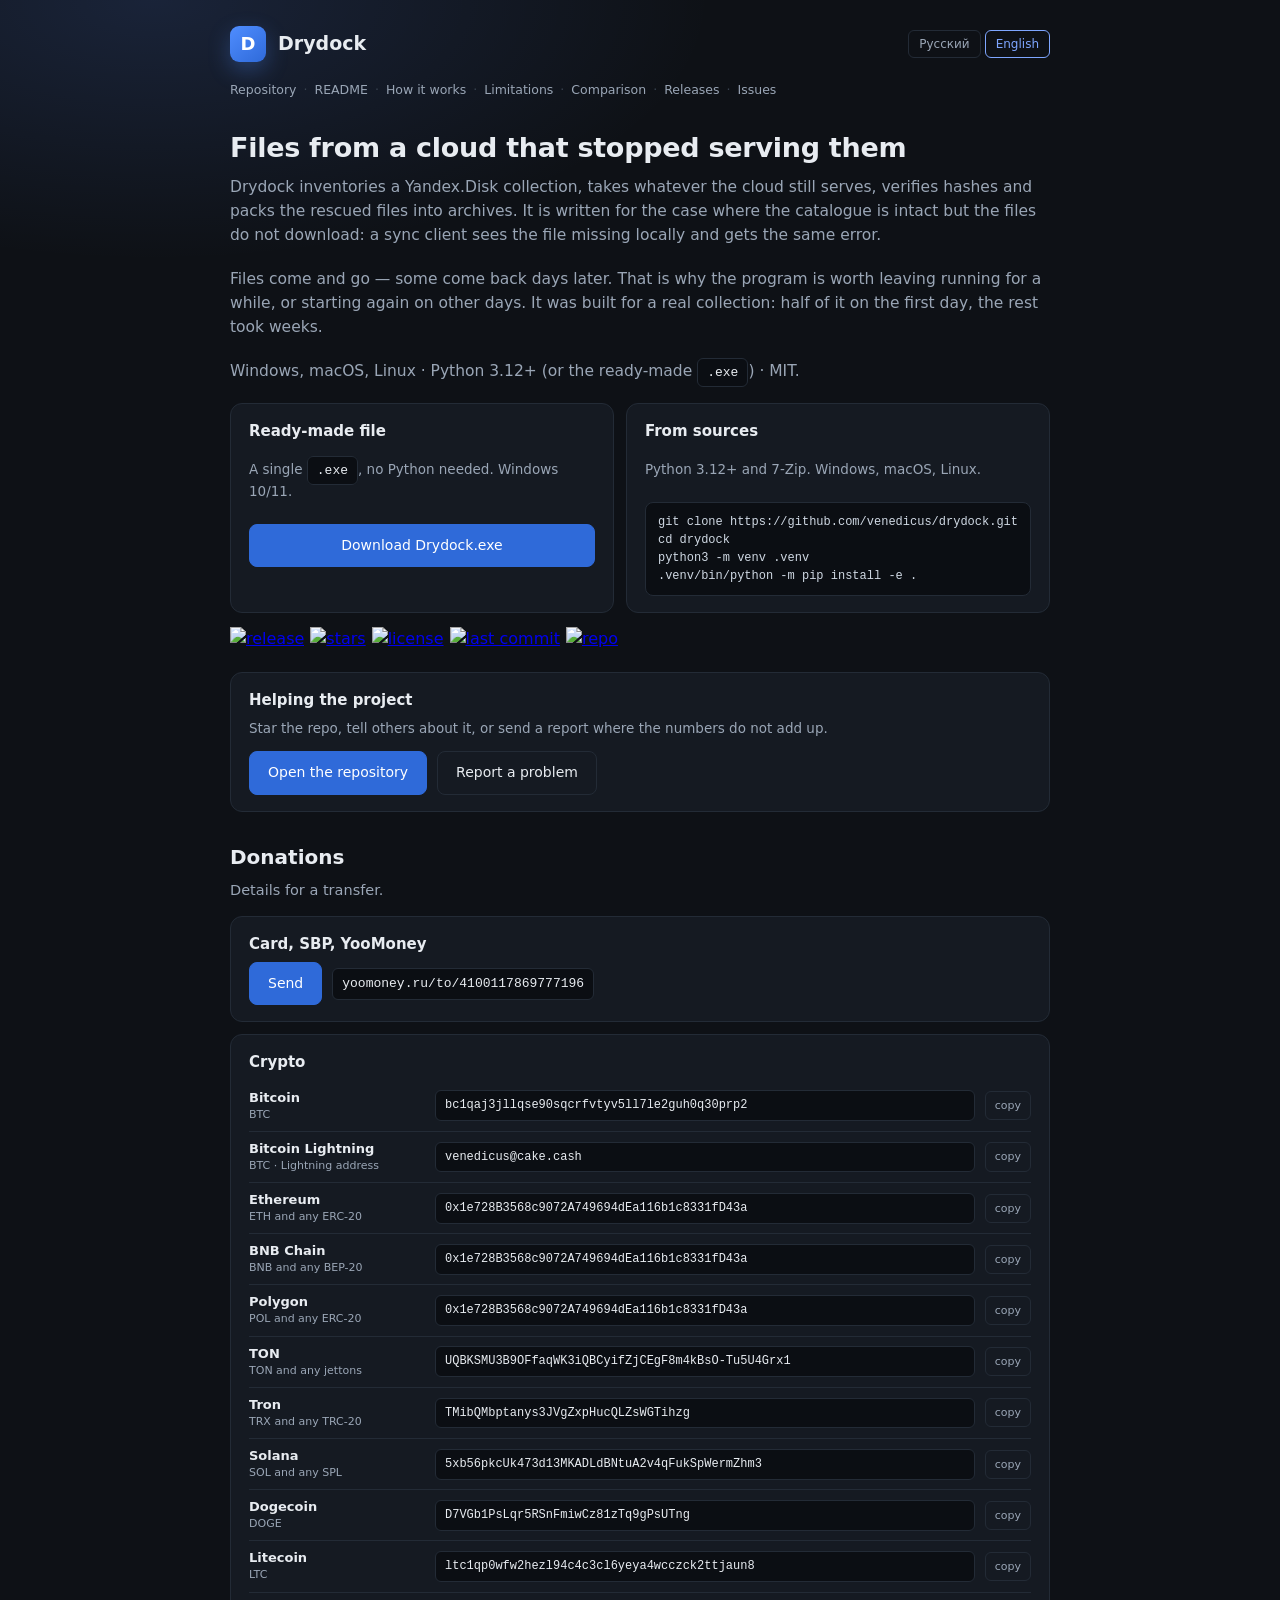
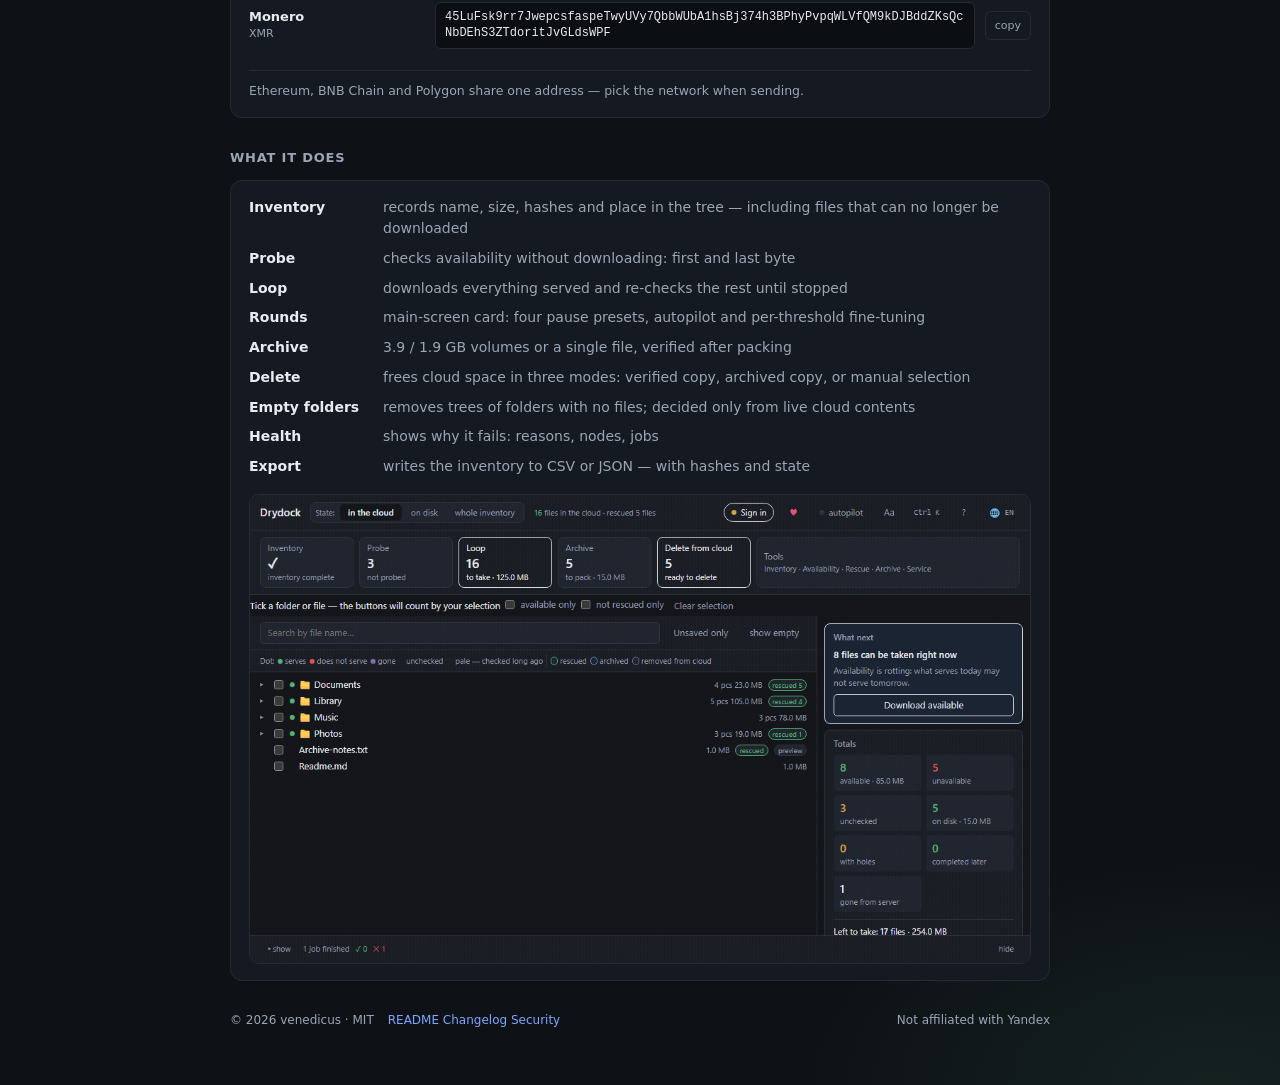
==== commit f83bf1a2: "Версия 0.7.2: полный живой обход пустых папок, карточка кругов, тайминг - emptydirs.scan_live(): пус" ====
--- a/docs/index.html
+++ b/docs/index.html
@@ -284,8 +284,10 @@
         <li><b>Опись</b><span>записывает имя, размер, хеши и место в дереве — включая файлы, которые уже не скачать</span></li>
         <li><b>Проба</b><span>проверяет доступность без скачивания: первый и последний байт</span></li>
         <li><b>Круг</b><span>качает всё, что отдаётся, и перепроверяет недоступное, пока не остановишь</span></li>
+        <li><b>Круги</b><span>карточка на главном экране: четыре пресета пауз, автопилот и точечная настройка порогов</span></li>
         <li><b>Архив</b><span>тома 3.9 / 1.9 ГБ или одним файлом, с проверкой после упаковки</span></li>
         <li><b>Удаление</b><span>освобождает облако тем, что уже проверено: проверенная копия, архив или ручной выбор</span></li>
+        <li><b>Пустые папки</b><span>убирает каскады папок без файлов; решение принимается только по живому содержимому облака</span></li>
         <li><b>Здоровье</b><span>показывает, почему не выходит: причины отказов, узлы, задачи</span></li>
         <li><b>Экспорт</b><span>выгружает опись в CSV или JSON — с хешами и состоянием</span></li>
       </ul>
@@ -445,8 +447,10 @@
         <li><b>Inventory</b><span>records name, size, hashes and place in the tree — including files that can no longer be downloaded</span></li>
         <li><b>Probe</b><span>checks availability without downloading: first and last byte</span></li>
         <li><b>Loop</b><span>downloads everything served and re-checks the rest until stopped</span></li>
+        <li><b>Rounds</b><span>main-screen card: four pause presets, autopilot and per-threshold fine-tuning</span></li>
         <li><b>Archive</b><span>3.9 / 1.9 GB volumes or a single file, verified after packing</span></li>
         <li><b>Delete</b><span>frees cloud space in three modes: verified copy, archived copy, or manual selection</span></li>
+        <li><b>Empty folders</b><span>removes trees of folders with no files; decided only from live cloud contents</span></li>
         <li><b>Health</b><span>shows why it fails: reasons, nodes, jobs</span></li>
         <li><b>Export</b><span>writes the inventory to CSV or JSON — with hashes and state</span></li>
       </ul>
